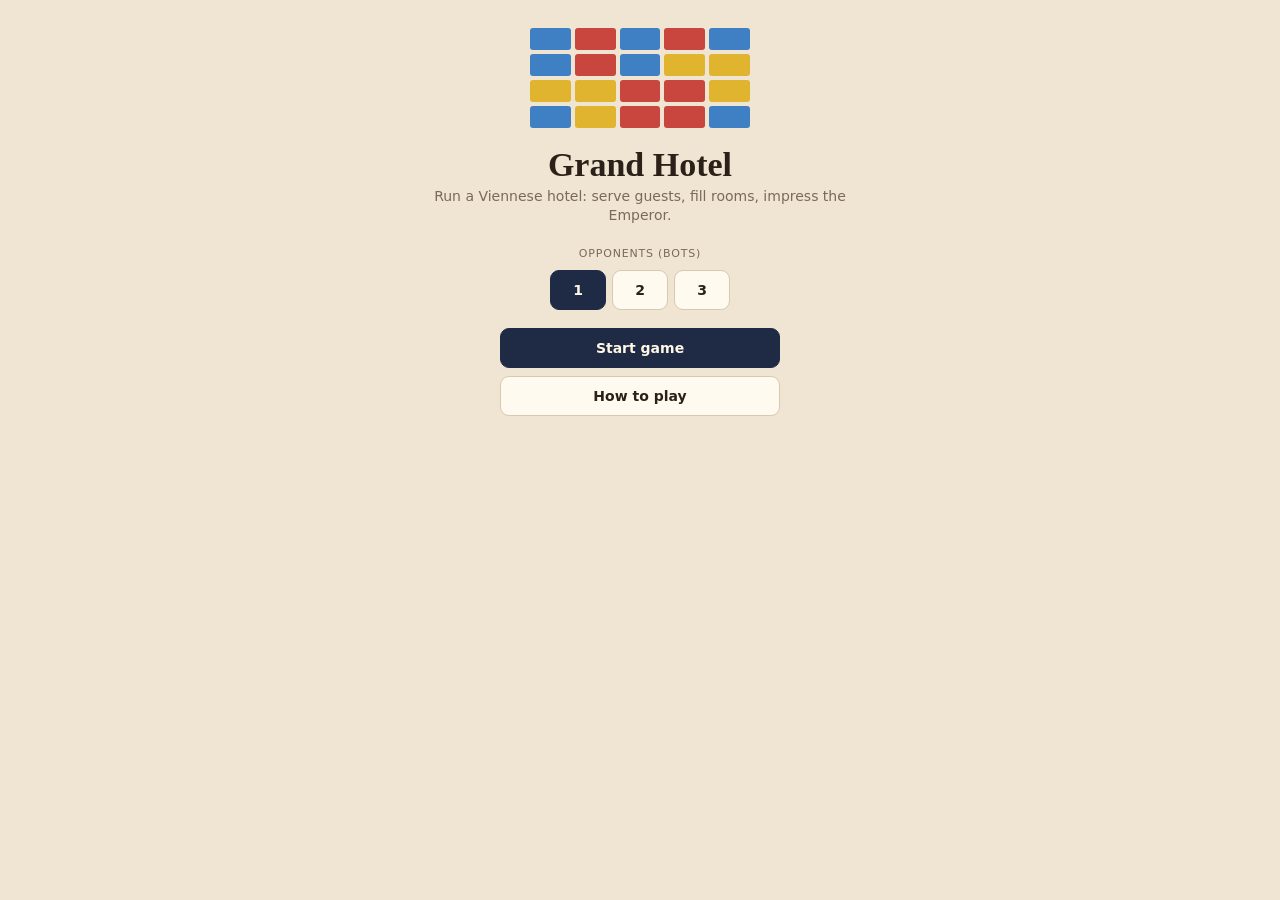
==== index.html @ ada41744 "Add Grand Hotel: mobile portrait game with bot opponents Playable browser version of Grand Austria H" ====
<!doctype html>
<html lang="en">
<head>
  <meta charset="utf-8">
  <meta name="viewport" content="width=device-width, initial-scale=1, viewport-fit=cover">
  <meta name="theme-color" content="#1f2a44">
  <meta name="apple-mobile-web-app-capable" content="yes">
  <title>Grand Hotel</title>
  <link rel="stylesheet" href="style.css">
</head>
<body>
  <div id="app"></div>
  <div id="toast" role="status" aria-live="polite"></div>
  <script src="js/data.js"></script>
  <script src="js/engine.js"></script>
  <script src="js/bot.js"></script>
  <script src="js/ui.js"></script>
</body>
</html>
---- style.css ----
:root {
  --bg: #efe5d2;
  --surface: #fffaf0;
  --surface-2: #f6eedf;
  --ink: #2b2118;
  --muted: #7a6a58;
  --line: #d9c9ac;
  --accent: #1f2a44;
  --accent-ink: #fff7e6;
  --gold: #c79a2b;
  --good: #3d8b46;
  --danger: #b3412f;
  --R: #c8463d;
  --Y: #e0b42f;
  --B: #3f7fc4;
  --G: #4e9a51;
  --radius: 10px;
  --edge: #8a7560;
  color-scheme: light;
}
@media (prefers-color-scheme: dark) {
  :root:not([data-theme="light"]) {
    --bg: #15120e;
    --surface: #221c16;
    --surface-2: #2b241c;
    --ink: #f1e6d2;
    --muted: #a8977f;
    --line: #3f3428;
    --accent: #d8b25a;
    --accent-ink: #1b150f;
    color-scheme: dark;
  }
}
:root[data-theme="dark"] {
  --bg: #15120e;
  --surface: #221c16;
  --surface-2: #2b241c;
  --ink: #f1e6d2;
  --muted: #a8977f;
  --line: #3f3428;
  --accent: #d8b25a;
  --accent-ink: #1b150f;
  color-scheme: dark;
}

* { box-sizing: border-box; }
html, body { margin: 0; padding: 0; }
body {
  background: var(--bg);
  color: var(--ink);
  font: 14px/1.35 system-ui, -apple-system, "Segoe UI", Roboto, sans-serif;
  -webkit-tap-highlight-color: transparent;
  overscroll-behavior: none;
}
button { font: inherit; color: inherit; }
#app { max-width: 480px; margin: 0 auto; min-height: 100vh; padding-bottom: 150px; }

/* ---------- header ---------- */
.top {
  position: sticky; top: 0; z-index: 5;
  display: flex; align-items: center; gap: 8px;
  padding: 8px 12px; padding-top: max(8px, env(safe-area-inset-top));
  background: var(--accent); color: var(--accent-ink);
}
.top h1 { font: 600 17px/1 Georgia, "Times New Roman", serif; margin: 0; letter-spacing: .5px; flex: 1; }
.top .round { font-size: 12px; opacity: .85; }
.iconbtn {
  border: 1px solid color-mix(in srgb, var(--accent-ink) 35%, transparent);
  background: transparent; color: var(--accent-ink);
  border-radius: 8px; min-width: 34px; height: 30px; padding: 0 8px; cursor: pointer;
  position: relative;
}
.iconbtn .dot { position: absolute; top: -4px; right: -4px; width: 10px; height: 10px; border-radius: 50%; background: var(--gold); }

section { padding: 6px 12px; }
.label { font-size: 11px; text-transform: uppercase; letter-spacing: .8px; color: var(--muted); margin: 2px 0 4px; display: flex; justify-content: space-between; align-items: center; gap: 8px; }
.label button { text-transform: none; letter-spacing: 0; }

/* ---------- players ---------- */
.players { display: flex; gap: 6px; overflow-x: auto; padding-top: 8px; }
.chip {
  flex: 1 1 0; min-width: 0;
  background: var(--surface); border: 1px solid var(--line); border-radius: var(--radius);
  padding: 5px 7px; cursor: pointer; text-align: left;
}
.chip.active { outline: 2px solid var(--gold); }
.chip .nm { font-weight: 600; font-size: 13px; display: flex; align-items: center; gap: 5px; white-space: nowrap; overflow: hidden; text-overflow: ellipsis; }
.chip .st { font-size: 12px; color: var(--muted); white-space: nowrap; }
.pdot { width: 10px; height: 10px; border-radius: 50%; display: inline-block; flex: none; border: 1px solid rgba(0,0,0,.25); }

/* ---------- emperor track ---------- */
.track { display: grid; grid-template-columns: repeat(14, 1fr); gap: 2px; }
.tcell { position: relative; height: 34px; border-radius: 4px; font-size: 10px; text-align: center; padding-top: 1px; border: 1px solid var(--line); background: var(--surface); }
.tcell.bonus { background: color-mix(in srgb, var(--Y) 35%, var(--surface)); }
.tcell.pen { background: #2b2118; color: #f1e6d2; }
.tcell .v { position: absolute; bottom: 1px; left: 0; right: 0; font-size: 9px; color: var(--muted); }
.tcell.pen .v { color: #c9b89c; }
.tcell .dots { position: absolute; top: 12px; left: 0; right: 0; display: flex; justify-content: center; flex-wrap: wrap; gap: 1px; }
.tcell .dots .pdot { width: 8px; height: 8px; }

/* ---------- guests ---------- */
.gdisplay { display: grid; grid-template-columns: repeat(5, minmax(0, 1fr)); gap: 5px; }
.gslot { display: flex; flex-direction: column; gap: 3px; }
.cost { text-align: center; font-size: 11px; font-weight: 600; color: var(--muted); }
.gcard {
  --c: var(--G);
  border-radius: 8px; overflow: hidden; background: var(--surface);
  border: 2px solid var(--c); cursor: pointer; text-align: left; padding: 0; width: 100%;
  display: flex; flex-direction: column; min-height: 92px;
}
.gcard.R { --c: var(--R); } .gcard.Y { --c: var(--Y); } .gcard.B { --c: var(--B); } .gcard.G { --c: var(--G); }
.gcard .gh { background: var(--c); color: #fff; display: flex; justify-content: space-between; align-items: center; padding: 2px 4px; font-size: 11px; font-weight: 700; }
.gcard.Y .gh { color: #2b2118; }
.gcard .gn { font-size: 10.5px; font-weight: 600; padding: 2px 4px 0; white-space: nowrap; overflow: hidden; text-overflow: ellipsis; }
.gcard .go { display: flex; gap: 2px; padding: 3px 4px; flex-wrap: wrap; }
.gcard .gr { font-size: 10.5px; padding: 0 4px 4px; margin-top: auto; line-height: 1.25; }
.gcard.done { box-shadow: 0 0 0 3px color-mix(in srgb, var(--good) 70%, transparent); }
.gcard.empty { border-style: dashed; border-color: var(--line); background: transparent; align-items: center; justify-content: center; color: var(--muted); font-size: 11px; cursor: default; }
.gcard.big { min-height: 0; }
.gcard.big .gn { font-size: 15px; padding: 6px 8px 0; white-space: normal; }
.gcard.big .gh { font-size: 13px; padding: 4px 8px; }
.gcard.big .go { padding: 6px 8px; }
.gcard.big .gr { font-size: 13px; padding: 0 8px 8px; }

.cube { width: 12px; height: 12px; border-radius: 3px; display: inline-block; border: 1px solid rgba(0,0,0,.45); vertical-align: middle; flex: none; }
.cube.s { background: #9a6233; } .cube.c { background: #f6f1e7; } .cube.w { background: #b3202e; } .cube.k { background: #2a2220; border-color: #000; }
.cube.hollow { background: transparent !important; border-style: dashed; border-width: 1.5px; }
.cube.hollow.s { border-color: #9a6233; } .cube.hollow.c { border-color: #b8ad98; } .cube.hollow.w { border-color: #b3202e; } .cube.hollow.k { border-color: #5a4c45; }
.gcard.big .cube { width: 18px; height: 18px; }

/* ---------- action board ---------- */
.actions { display: grid; grid-template-columns: repeat(3, minmax(0, 1fr)); gap: 6px; }
.aspace {
  background: var(--surface); border: 1px solid var(--line); border-radius: var(--radius);
  padding: 6px; text-align: left; cursor: pointer; min-height: 62px; display: flex; flex-direction: column; gap: 3px;
}
.aspace:disabled { opacity: .45; cursor: default; }
.aspace.ready { border-color: var(--gold); box-shadow: 0 0 0 1px var(--gold) inset; }
.aspace .an { font-size: 11px; color: var(--muted); display: flex; align-items: center; gap: 5px; }
.aspace .dice { display: flex; flex-wrap: wrap; gap: 2px; }
.die { width: 16px; height: 16px; border-radius: 4px; background: #fffef9; border: 1px solid #8a7a66; color: #2b2118; font-size: 11px; font-weight: 700; display: inline-flex; align-items: center; justify-content: center; }
.die.big { width: 22px; height: 22px; font-size: 14px; background: var(--accent); color: var(--accent-ink); border: 0; }
.aspace .cnt { font-size: 12px; font-weight: 600; }

/* ---------- hotel ---------- */
.hotel { display: grid; grid-template-columns: 26px repeat(5, minmax(0, 1fr)); gap: 3px; }
.rowlab { font-size: 10px; color: var(--muted); display: flex; flex-direction: column; justify-content: center; align-items: center; line-height: 1.1; }
.room {
  --c: var(--B);
  position: relative; height: 40px; border-radius: 4px; padding: 0;
  border: 1.5px dashed color-mix(in srgb, var(--c) 70%, transparent);
  background: color-mix(in srgb, var(--c) 10%, transparent);
  font-size: 11px; display: flex; align-items: center; justify-content: center; color: var(--muted);
}
.room.R { --c: var(--R); } .room.Y { --c: var(--Y); } .room.B { --c: var(--B); }
.room.free { border: 2px solid var(--c); background: color-mix(in srgb, var(--c) 30%, var(--surface)); color: var(--ink); }
.room.occ { border: 2px solid var(--c); background: var(--c); color: #fff; font-size: 16px; }
.room.Y.occ { color: #2b2118; }
.room .door { position: absolute; top: 1px; right: 3px; font-size: 9px; color: var(--muted); }
.room.pick { cursor: pointer; outline: 3px solid var(--gold); outline-offset: 1px; animation: pulse 1.2s infinite; z-index: 1; }
.room .pc { position: absolute; bottom: 1px; left: 0; right: 0; font-size: 10px; font-weight: 700; color: var(--ink); }
@keyframes pulse { 50% { outline-color: color-mix(in srgb, var(--gold) 30%, transparent); } }
.room.gt { border-top-color: var(--edge) !important; border-top-style: solid !important; }
.room.gb { border-bottom-color: var(--edge) !important; border-bottom-style: solid !important; }
.room.gl { border-left-color: var(--edge) !important; border-left-style: solid !important; }
.room.gr2 { border-right-color: var(--edge) !important; border-right-style: solid !important; }

.cafe { display: grid; grid-template-columns: repeat(3, minmax(0, 1fr)); gap: 6px; }
.kitchen { display: flex; align-items: center; gap: 10px; flex-wrap: wrap; background: var(--surface); border: 1px solid var(--line); border-radius: var(--radius); padding: 6px 8px; }
.kitchen .kc { display: inline-flex; align-items: center; gap: 4px; font-weight: 600; }
.kitchen .sp { flex: 1; }
.stats { display: flex; gap: 12px; font-weight: 600; flex-wrap: wrap; }

.btn {
  border: 1px solid var(--line); background: var(--surface); border-radius: 9px;
  padding: 9px 12px; cursor: pointer; font-weight: 600; min-height: 40px;
}
.btn.sm { padding: 4px 9px; min-height: 30px; font-size: 13px; }
.btn.primary { background: var(--accent); color: var(--accent-ink); border-color: var(--accent); }
.btn.good { background: var(--good); color: #fff; border-color: var(--good); }
.btn:disabled { opacity: .45; cursor: default; }

/* ---------- bottom bar ---------- */
.bar {
  position: fixed; bottom: 0; left: 0; right: 0; z-index: 6;
  background: var(--surface); border-top: 1px solid var(--line);
  padding: 8px 12px; padding-bottom: max(8px, env(safe-area-inset-bottom));
}
.bar-in { max-width: 456px; margin: 0 auto; }
.status { font-weight: 600; font-size: 13px; margin-bottom: 2px; }
.ticker { font-size: 12px; color: var(--muted); height: 32px; overflow: hidden; line-height: 16px; margin-bottom: 6px; }
.btns { display: flex; gap: 6px; }
.btns .btn { flex: 1; }

/* ---------- sheets ---------- */
.shade { position: fixed; inset: 0; background: rgba(15,10,5,.45); z-index: 10; display: flex; align-items: flex-end; justify-content: center; }
.sheet {
  background: var(--surface); color: var(--ink); width: 100%; max-width: 480px; max-height: 86vh; overflow-y: auto;
  border-radius: 16px 16px 0 0; padding: 14px 14px; padding-bottom: max(14px, env(safe-area-inset-bottom));
  animation: up .18s ease-out;
}
@keyframes up { from { transform: translateY(30px); opacity: .5; } }
.sheet h2 { margin: 0 0 4px; font: 600 18px/1.25 Georgia, "Times New Roman", serif; }
.sheet .sub { color: var(--muted); margin: 0 0 10px; font-size: 13px; }
.opts { display: flex; flex-direction: column; gap: 6px; }
.opt { text-align: left; display: flex; align-items: center; gap: 8px; }
.opt .oc { margin-left: auto; font-weight: 700; white-space: nowrap; }
.opt small { display: block; color: var(--muted); font-weight: 400; font-size: 12px; }
.sheet .foot { display: flex; gap: 8px; margin-top: 10px; }
.sheet .foot .btn { flex: 1; }
.scard { border: 1px solid var(--line); border-radius: 9px; padding: 8px 10px; background: var(--surface-2); margin-bottom: 6px; }
.scard .sh { display: flex; justify-content: space-between; font-weight: 600; gap: 6px; }
.scard .tp { font-size: 11px; color: var(--muted); text-transform: uppercase; letter-spacing: .5px; }
.scard p { margin: 3px 0 0; font-size: 13px; }
.scard.tapped { opacity: .55; }
.sheet h3 { font-size: 13px; text-transform: uppercase; letter-spacing: .6px; color: var(--muted); margin: 12px 0 6px; }
.help p, .help li { font-size: 14px; }
.help ul { padding-left: 18px; margin: 4px 0 8px; }
.logs { font-size: 13px; }
.logs div { padding: 3px 0; border-bottom: 1px solid var(--line); }
table.res { width: 100%; border-collapse: collapse; font-size: 13px; }
table.res th, table.res td { padding: 4px 3px; text-align: right; border-bottom: 1px solid var(--line); }
table.res th:first-child, table.res td:first-child { text-align: left; }
table.res tr.win td { font-weight: 700; }

/* ---------- menu ---------- */
.menu { padding: 28px 18px; text-align: center; }
.menu h1 { font: 600 34px/1.1 Georgia, "Times New Roman", serif; margin: 18px 0 4px; }
.menu .tag { color: var(--muted); margin: 0 0 22px; }
.facade { display: grid; grid-template-columns: repeat(5, 1fr); gap: 4px; max-width: 220px; margin: 0 auto; }
.facade i { height: 22px; border-radius: 3px; }
.menu .seg { display: flex; gap: 6px; justify-content: center; margin: 8px 0 18px; }
.menu .seg .btn { min-width: 56px; }
.menu .seg .btn.on { background: var(--accent); color: var(--accent-ink); border-color: var(--accent); }
.menu .stack { display: flex; flex-direction: column; gap: 8px; max-width: 280px; margin: 0 auto; }

#toast {
  position: fixed; left: 50%; bottom: 160px; transform: translateX(-50%); z-index: 20;
  background: var(--ink); color: var(--bg); padding: 8px 14px; border-radius: 20px; font-size: 13px;
  opacity: 0; pointer-events: none; transition: opacity .2s; max-width: 90vw; text-align: center;
}
#toast.show { opacity: 1; }
.gcard.ready { box-shadow: 0 0 0 2px var(--gold); }
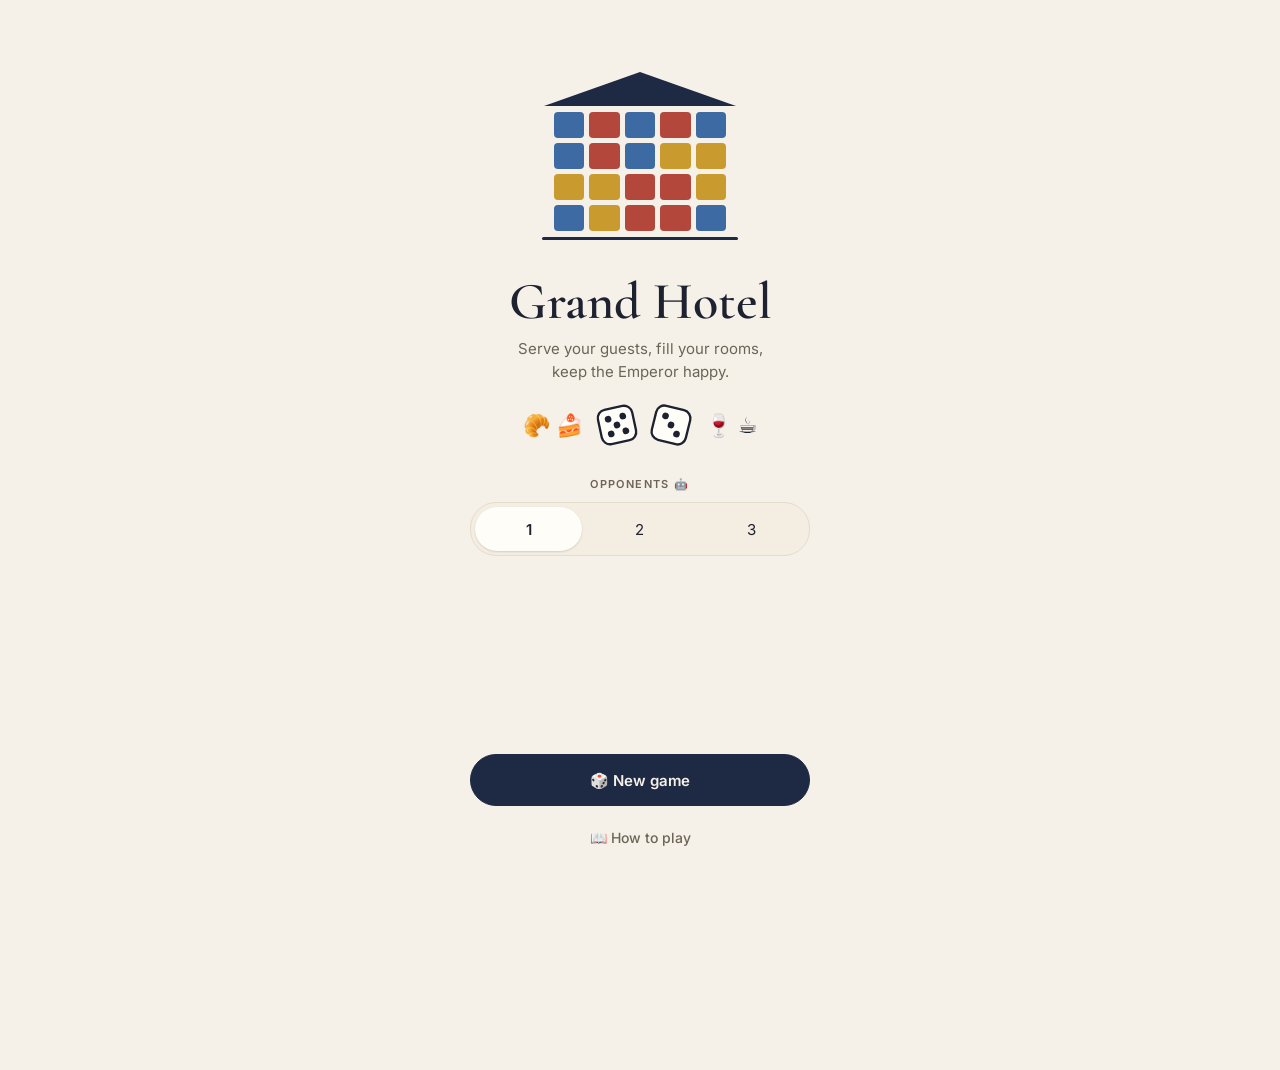
==== commit aeeeed40: "Restyle the game to the new portrait mobile design - Warm ivory and navy palette, Cormorant Garamond" ====
--- a/index.html
+++ b/index.html
@@ -3,9 +3,12 @@
 <head>
   <meta charset="utf-8">
   <meta name="viewport" content="width=device-width, initial-scale=1, viewport-fit=cover">
-  <meta name="theme-color" content="#1f2a44">
+  <meta name="theme-color" content="#f6f1e8">
   <meta name="apple-mobile-web-app-capable" content="yes">
   <title>Grand Hotel</title>
+  <link rel="preconnect" href="https://fonts.googleapis.com">
+  <link rel="preconnect" href="https://fonts.gstatic.com" crossorigin>
+  <link rel="stylesheet" href="https://fonts.googleapis.com/css2?family=Cormorant+Garamond:wght@500;600&family=Inter:wght@400;500;600&display=swap">
   <link rel="stylesheet" href="style.css">
 </head>
 <body>
--- a/style.css
+++ b/style.css
@@ -1,45 +1,44 @@
+/* Grand Hotel — warm ivory, deep navy, serif display over a plain sans. */
 :root {
-  --bg: #efe5d2;
-  --surface: #fffaf0;
-  --surface-2: #f6eedf;
-  --ink: #2b2118;
-  --muted: #7a6a58;
-  --line: #d9c9ac;
-  --accent: #1f2a44;
-  --accent-ink: #fff7e6;
-  --gold: #c79a2b;
-  --good: #3d8b46;
-  --danger: #b3412f;
-  --R: #c8463d;
-  --Y: #e0b42f;
-  --B: #3f7fc4;
-  --G: #4e9a51;
-  --radius: 10px;
-  --edge: #8a7560;
+  --bg: #f6f1e8;
+  --surface: #fffdf8;
+  --surface-2: #f3ede2;
+  --ink: #1e2230;
+  --muted: #6b6457;
+  --line: #e4dccd;
+  --line-2: #eee7da;
+  --line-strong: #d3c8b4;
+  --accent: #1e2a44;
+  --accent-ink: #f6f1e8;
+  --accent-soft: #d9cfbc;
+  --good: #3d7a46;
+  --R: #b3473c; --R-t: #f1dad6; --R-d: #d9a39d;
+  --Y: #c99a2e; --Y-t: #f4e7c6; --Y-d: #e2c98e;
+  --B: #3d6aa3; --B-t: #d8e2ef; --B-d: #9db4d2;
+  --G: #4c8656; --G-t: #dceadd; --G-d: #a9c9ae;
+  --edge: rgba(30, 34, 48, .55);
+  --serif: 'Cormorant Garamond', Georgia, 'Times New Roman', serif;
+  --sans: Inter, system-ui, -apple-system, 'Segoe UI', Roboto, sans-serif;
   color-scheme: light;
 }
 @media (prefers-color-scheme: dark) {
   :root:not([data-theme="light"]) {
-    --bg: #15120e;
-    --surface: #221c16;
-    --surface-2: #2b241c;
-    --ink: #f1e6d2;
-    --muted: #a8977f;
-    --line: #3f3428;
-    --accent: #d8b25a;
-    --accent-ink: #1b150f;
+    --bg: #14161d; --surface: #1d2029; --surface-2: #252935;
+    --ink: #eee8dc; --muted: #a39c8e; --line: #313544; --line-2: #2a2e3a; --line-strong: #444a5c;
+    --accent: #e2c27a; --accent-ink: #14161d; --accent-soft: #5b513a; --good: #6fb37a;
+    --R-t: #3a2422; --Y-t: #3a3220; --B-t: #1f2b3d; --G-t: #1f3224;
+    --R-d: #7a4440; --Y-d: #7a6634; --B-d: #3f5778; --G-d: #44634a;
+    --edge: rgba(238, 232, 220, .5);
     color-scheme: dark;
   }
 }
 :root[data-theme="dark"] {
-  --bg: #15120e;
-  --surface: #221c16;
-  --surface-2: #2b241c;
-  --ink: #f1e6d2;
-  --muted: #a8977f;
-  --line: #3f3428;
-  --accent: #d8b25a;
-  --accent-ink: #1b150f;
+  --bg: #14161d; --surface: #1d2029; --surface-2: #252935;
+  --ink: #eee8dc; --muted: #a39c8e; --line: #313544; --line-2: #2a2e3a; --line-strong: #444a5c;
+  --accent: #e2c27a; --accent-ink: #14161d; --accent-soft: #5b513a; --good: #6fb37a;
+  --R-t: #3a2422; --Y-t: #3a3220; --B-t: #1f2b3d; --G-t: #1f3224;
+  --R-d: #7a4440; --Y-d: #7a6634; --B-d: #3f5778; --G-d: #44634a;
+  --edge: rgba(238, 232, 220, .5);
   color-scheme: dark;
 }
 
@@ -48,196 +47,275 @@
 body {
   background: var(--bg);
   color: var(--ink);
-  font: 14px/1.35 system-ui, -apple-system, "Segoe UI", Roboto, sans-serif;
+  font: 14px/1.4 var(--sans);
   -webkit-tap-highlight-color: transparent;
   overscroll-behavior: none;
 }
 button { font: inherit; color: inherit; }
-#app { max-width: 480px; margin: 0 auto; min-height: 100vh; padding-bottom: 150px; }
+button:focus-visible, a:focus-visible { outline: 2px solid var(--accent); outline-offset: 2px; }
+#app { max-width: 480px; margin: 0 auto; min-height: 100vh; padding-bottom: 170px; }
+
+/* colour helpers */
+.R { --c: var(--R); --t: var(--R-t); --d: var(--R-d); }
+.Y { --c: var(--Y); --t: var(--Y-t); --d: var(--Y-d); }
+.B { --c: var(--B); --t: var(--B-t); --d: var(--B-d); }
+.G { --c: var(--G); --t: var(--G-t); --d: var(--G-d); }
 
 /* ---------- header ---------- */
 .top {
   position: sticky; top: 0; z-index: 5;
-  display: flex; align-items: center; gap: 8px;
-  padding: 8px 12px; padding-top: max(8px, env(safe-area-inset-top));
-  background: var(--accent); color: var(--accent-ink);
-}
-.top h1 { font: 600 17px/1 Georgia, "Times New Roman", serif; margin: 0; letter-spacing: .5px; flex: 1; }
-.top .round { font-size: 12px; opacity: .85; }
-.iconbtn {
-  border: 1px solid color-mix(in srgb, var(--accent-ink) 35%, transparent);
-  background: transparent; color: var(--accent-ink);
-  border-radius: 8px; min-width: 34px; height: 30px; padding: 0 8px; cursor: pointer;
-  position: relative;
-}
-.iconbtn .dot { position: absolute; top: -4px; right: -4px; width: 10px; height: 10px; border-radius: 50%; background: var(--gold); }
-
-section { padding: 6px 12px; }
-.label { font-size: 11px; text-transform: uppercase; letter-spacing: .8px; color: var(--muted); margin: 2px 0 4px; display: flex; justify-content: space-between; align-items: center; gap: 8px; }
-.label button { text-transform: none; letter-spacing: 0; }
+  display: flex; align-items: flex-end; gap: 8px;
+  padding: 18px 20px 12px; padding-top: max(18px, env(safe-area-inset-top));
+  background: var(--bg);
+}
+.top .tt { flex: 1; min-width: 0; }
+.eyebrow { font-size: 11px; letter-spacing: 1.4px; text-transform: uppercase; color: var(--muted); font-weight: 600; }
+.title { margin: 2px 0 0; font: 600 32px/1 var(--serif); }
+.roundbtn {
+  position: relative; width: 44px; height: 44px; border-radius: 22px; flex: none;
+  border: 1px solid var(--line); background: var(--surface); cursor: pointer;
+  display: inline-flex; align-items: center; justify-content: center; font-size: 18px; padding: 0;
+}
+.roundbtn .dot { position: absolute; top: 2px; right: 2px; width: 10px; height: 10px; border-radius: 5px; background: var(--Y); border: 2px solid var(--bg); }
+
+section { padding: 0 20px 14px; }
+.sec-h { display: flex; justify-content: space-between; align-items: baseline; gap: 8px; margin-bottom: 8px; }
+.sec-h h2 { margin: 0; font-size: 11px; letter-spacing: 1.4px; text-transform: uppercase; color: var(--muted); font-weight: 600; }
+.sec-h span { font-size: 12px; color: var(--muted); }
 
 /* ---------- players ---------- */
-.players { display: flex; gap: 6px; overflow-x: auto; padding-top: 8px; }
+.players { display: flex; gap: 8px; }
 .chip {
-  flex: 1 1 0; min-width: 0;
-  background: var(--surface); border: 1px solid var(--line); border-radius: var(--radius);
-  padding: 5px 7px; cursor: pointer; text-align: left;
-}
-.chip.active { outline: 2px solid var(--gold); }
-.chip .nm { font-weight: 600; font-size: 13px; display: flex; align-items: center; gap: 5px; white-space: nowrap; overflow: hidden; text-overflow: ellipsis; }
-.chip .st { font-size: 12px; color: var(--muted); white-space: nowrap; }
-.pdot { width: 10px; height: 10px; border-radius: 50%; display: inline-block; flex: none; border: 1px solid rgba(0,0,0,.25); }
-
-/* ---------- emperor track ---------- */
-.track { display: grid; grid-template-columns: repeat(14, 1fr); gap: 2px; }
-.tcell { position: relative; height: 34px; border-radius: 4px; font-size: 10px; text-align: center; padding-top: 1px; border: 1px solid var(--line); background: var(--surface); }
-.tcell.bonus { background: color-mix(in srgb, var(--Y) 35%, var(--surface)); }
-.tcell.pen { background: #2b2118; color: #f1e6d2; }
-.tcell .v { position: absolute; bottom: 1px; left: 0; right: 0; font-size: 9px; color: var(--muted); }
-.tcell.pen .v { color: #c9b89c; }
-.tcell .dots { position: absolute; top: 12px; left: 0; right: 0; display: flex; justify-content: center; flex-wrap: wrap; gap: 1px; }
-.tcell .dots .pdot { width: 8px; height: 8px; }
-
-/* ---------- guests ---------- */
-.gdisplay { display: grid; grid-template-columns: repeat(5, minmax(0, 1fr)); gap: 5px; }
-.gslot { display: flex; flex-direction: column; gap: 3px; }
-.cost { text-align: center; font-size: 11px; font-weight: 600; color: var(--muted); }
-.gcard {
-  --c: var(--G);
-  border-radius: 8px; overflow: hidden; background: var(--surface);
-  border: 2px solid var(--c); cursor: pointer; text-align: left; padding: 0; width: 100%;
-  display: flex; flex-direction: column; min-height: 92px;
-}
-.gcard.R { --c: var(--R); } .gcard.Y { --c: var(--Y); } .gcard.B { --c: var(--B); } .gcard.G { --c: var(--G); }
-.gcard .gh { background: var(--c); color: #fff; display: flex; justify-content: space-between; align-items: center; padding: 2px 4px; font-size: 11px; font-weight: 700; }
-.gcard.Y .gh { color: #2b2118; }
-.gcard .gn { font-size: 10.5px; font-weight: 600; padding: 2px 4px 0; white-space: nowrap; overflow: hidden; text-overflow: ellipsis; }
-.gcard .go { display: flex; gap: 2px; padding: 3px 4px; flex-wrap: wrap; }
-.gcard .gr { font-size: 10.5px; padding: 0 4px 4px; margin-top: auto; line-height: 1.25; }
-.gcard.done { box-shadow: 0 0 0 3px color-mix(in srgb, var(--good) 70%, transparent); }
-.gcard.empty { border-style: dashed; border-color: var(--line); background: transparent; align-items: center; justify-content: center; color: var(--muted); font-size: 11px; cursor: default; }
-.gcard.big { min-height: 0; }
-.gcard.big .gn { font-size: 15px; padding: 6px 8px 0; white-space: normal; }
-.gcard.big .gh { font-size: 13px; padding: 4px 8px; }
-.gcard.big .go { padding: 6px 8px; }
-.gcard.big .gr { font-size: 13px; padding: 0 8px 8px; }
-
-.cube { width: 12px; height: 12px; border-radius: 3px; display: inline-block; border: 1px solid rgba(0,0,0,.45); vertical-align: middle; flex: none; }
-.cube.s { background: #9a6233; } .cube.c { background: #f6f1e7; } .cube.w { background: #b3202e; } .cube.k { background: #2a2220; border-color: #000; }
-.cube.hollow { background: transparent !important; border-style: dashed; border-width: 1.5px; }
-.cube.hollow.s { border-color: #9a6233; } .cube.hollow.c { border-color: #b8ad98; } .cube.hollow.w { border-color: #b3202e; } .cube.hollow.k { border-color: #5a4c45; }
-.gcard.big .cube { width: 18px; height: 18px; }
-
-/* ---------- action board ---------- */
-.actions { display: grid; grid-template-columns: repeat(3, minmax(0, 1fr)); gap: 6px; }
-.aspace {
-  background: var(--surface); border: 1px solid var(--line); border-radius: var(--radius);
-  padding: 6px; text-align: left; cursor: pointer; min-height: 62px; display: flex; flex-direction: column; gap: 3px;
-}
-.aspace:disabled { opacity: .45; cursor: default; }
-.aspace.ready { border-color: var(--gold); box-shadow: 0 0 0 1px var(--gold) inset; }
-.aspace .an { font-size: 11px; color: var(--muted); display: flex; align-items: center; gap: 5px; }
-.aspace .dice { display: flex; flex-wrap: wrap; gap: 2px; }
-.die { width: 16px; height: 16px; border-radius: 4px; background: #fffef9; border: 1px solid #8a7a66; color: #2b2118; font-size: 11px; font-weight: 700; display: inline-flex; align-items: center; justify-content: center; }
-.die.big { width: 22px; height: 22px; font-size: 14px; background: var(--accent); color: var(--accent-ink); border: 0; }
-.aspace .cnt { font-size: 12px; font-weight: 600; }
-
-/* ---------- hotel ---------- */
-.hotel { display: grid; grid-template-columns: 26px repeat(5, minmax(0, 1fr)); gap: 3px; }
-.rowlab { font-size: 10px; color: var(--muted); display: flex; flex-direction: column; justify-content: center; align-items: center; line-height: 1.1; }
-.room {
-  --c: var(--B);
-  position: relative; height: 40px; border-radius: 4px; padding: 0;
-  border: 1.5px dashed color-mix(in srgb, var(--c) 70%, transparent);
-  background: color-mix(in srgb, var(--c) 10%, transparent);
-  font-size: 11px; display: flex; align-items: center; justify-content: center; color: var(--muted);
-}
-.room.R { --c: var(--R); } .room.Y { --c: var(--Y); } .room.B { --c: var(--B); }
-.room.free { border: 2px solid var(--c); background: color-mix(in srgb, var(--c) 30%, var(--surface)); color: var(--ink); }
-.room.occ { border: 2px solid var(--c); background: var(--c); color: #fff; font-size: 16px; }
-.room.Y.occ { color: #2b2118; }
-.room .door { position: absolute; top: 1px; right: 3px; font-size: 9px; color: var(--muted); }
-.room.pick { cursor: pointer; outline: 3px solid var(--gold); outline-offset: 1px; animation: pulse 1.2s infinite; z-index: 1; }
-.room .pc { position: absolute; bottom: 1px; left: 0; right: 0; font-size: 10px; font-weight: 700; color: var(--ink); }
-@keyframes pulse { 50% { outline-color: color-mix(in srgb, var(--gold) 30%, transparent); } }
-.room.gt { border-top-color: var(--edge) !important; border-top-style: solid !important; }
-.room.gb { border-bottom-color: var(--edge) !important; border-bottom-style: solid !important; }
-.room.gl { border-left-color: var(--edge) !important; border-left-style: solid !important; }
-.room.gr2 { border-right-color: var(--edge) !important; border-right-style: solid !important; }
-
-.cafe { display: grid; grid-template-columns: repeat(3, minmax(0, 1fr)); gap: 6px; }
-.kitchen { display: flex; align-items: center; gap: 10px; flex-wrap: wrap; background: var(--surface); border: 1px solid var(--line); border-radius: var(--radius); padding: 6px 8px; }
-.kitchen .kc { display: inline-flex; align-items: center; gap: 4px; font-weight: 600; }
-.kitchen .sp { flex: 1; }
-.stats { display: flex; gap: 12px; font-weight: 600; flex-wrap: wrap; }
-
+  flex: 1 1 0; min-width: 0; display: flex; align-items: center; gap: 8px; text-align: left; cursor: pointer;
+  background: var(--surface); border: 1px solid var(--line); border-radius: 12px; padding: 6px 8px; min-height: 44px;
+}
+.chip.active { border: 1.5px solid var(--accent); padding: 5.5px 7.5px; }
+.av {
+  width: 30px; height: 30px; border-radius: 50%; flex: none; display: inline-flex; align-items: center; justify-content: center;
+  font-size: 17px; background: var(--surface-2);
+}
+.chip .nm { font-size: 13px; font-weight: 600; white-space: nowrap; overflow: hidden; text-overflow: ellipsis; }
+.chip .st { font-size: 11px; color: var(--muted); white-space: nowrap; }
+
+/* ---------- dice ---------- */
+.dice { display: grid; grid-template-columns: repeat(3, minmax(0, 1fr)); gap: 8px; }
+.dtile {
+  height: 70px; border-radius: 14px; border: 1px solid var(--line); background: var(--surface);
+  display: flex; flex-direction: column; justify-content: space-between; padding: 8px 10px; text-align: left; cursor: pointer;
+}
+.dtile .r1 { display: flex; align-items: center; width: 100%; gap: 6px; }
+.dtile .em small { font-size: 11px; letter-spacing: 0; color: var(--muted); }
+.dtile .em { font-size: 14px; letter-spacing: -2px; flex: 1; min-width: 0; white-space: nowrap; }
+.dtile .n { font-size: 13px; color: var(--muted); font-weight: 600; }
+.dtile .r2 { display: block; width: 100%; font-size: 12px; white-space: nowrap; overflow: hidden; text-overflow: ellipsis; }
+.dtile.ready { border: 1.5px solid var(--accent); padding: 7.5px 9.5px; }
+.dtile:disabled { cursor: default; }
+.dtile.none { border: 1px dashed var(--line-strong); background: transparent; color: var(--muted); }
+.dtile.none .em { opacity: .45; }
+.dtile.wait { opacity: .7; }
+
+/* ---------- guests on offer ---------- */
+.guests { display: grid; grid-template-columns: repeat(5, minmax(0, 1fr)); gap: 6px; }
+.gtile {
+  display: flex; flex-direction: column; border-radius: 10px; background: var(--surface); border: 1px solid var(--line);
+  overflow: hidden; height: 112px; padding: 0; text-align: left; cursor: pointer;
+}
+.gtile.ready { border: 1.5px solid var(--accent); }
+.gtile .pt { height: 36px; flex: none; background: var(--t); border-bottom: 2px solid var(--c); display: flex; align-items: center; justify-content: center; font-size: 21px; }
+.gtile .nm { padding: 4px 5px 0; font-size: 11px; font-weight: 600; line-height: 1.15; height: 29px; overflow: hidden; }
+.gtile .ord { padding: 0 5px; font-size: 10px; letter-spacing: -1.5px; white-space: nowrap; }
+.gtile .meta { margin-top: auto; display: flex; justify-content: space-between; padding: 0 5px 5px; font-size: 10px; }
+.gtile .meta .cost { color: var(--muted); }
+.gtile.empty { border-style: dashed; background: transparent; align-items: center; justify-content: center; color: var(--muted); font-size: 11px; cursor: default; }
+
+/* ---------- lists (café, staff, log) ---------- */
+.list { background: var(--surface); border: 1px solid var(--line); border-radius: 14px; overflow: hidden; }
+.row { display: flex; align-items: center; gap: 10px; padding: 6px 12px; min-height: 56px; border-bottom: 1px solid var(--line-2); }
+.row:last-child { border-bottom: 0; }
+.row .main { flex: 1; min-width: 0; display: flex; align-items: center; gap: 10px; background: none; border: 0; padding: 0; text-align: left; cursor: pointer; min-height: 44px; }
+.row .main:disabled { cursor: default; }
+.row .ttl { font-size: 14px; font-weight: 600; }
+.row .sub { font-size: 12px; color: var(--muted); }
+.row.empty { color: var(--muted); font-size: 13px; min-height: 50px; }
+.row.empty .av { background: transparent; border: 1.5px dashed var(--line-strong); opacity: .7; font-size: 15px; }
+.row.dim { opacity: .55; }
+.gav { width: 36px; height: 36px; font-size: 19px; background: var(--t); box-shadow: inset 0 0 0 2px var(--c); }
+.dishes { display: flex; gap: 4px; flex: none; }
+.dish { width: 26px; height: 26px; border-radius: 8px; background: var(--surface-2); display: inline-flex; align-items: center; justify-content: center; font-size: 15px; }
+.dish.miss { background: transparent; border: 1.5px dashed var(--line-strong); opacity: .45; }
+
+.kitchen { display: flex; align-items: center; gap: 10px; flex-wrap: wrap; margin-top: 8px; font-size: 13px; }
+.kitchen .lab { font-size: 12px; color: var(--muted); font-weight: 600; }
+.kitchen .zero { opacity: .4; }
+.kitchen .btn { margin-left: auto; }
+
+/* ---------- buttons ---------- */
 .btn {
-  border: 1px solid var(--line); background: var(--surface); border-radius: 9px;
-  padding: 9px 12px; cursor: pointer; font-weight: 600; min-height: 40px;
-}
-.btn.sm { padding: 4px 9px; min-height: 30px; font-size: 13px; }
+  min-height: 44px; padding: 0 16px; border-radius: 22px; border: 1px solid var(--line-strong); background: transparent;
+  font-size: 14px; font-weight: 600; cursor: pointer; display: inline-flex; align-items: center; justify-content: center; gap: 6px;
+}
+.btn.sm { min-height: 44px; padding: 0 14px; font-size: 13px; }
 .btn.primary { background: var(--accent); color: var(--accent-ink); border-color: var(--accent); }
 .btn.good { background: var(--good); color: #fff; border-color: var(--good); }
-.btn:disabled { opacity: .45; cursor: default; }
-
-/* ---------- bottom bar ---------- */
-.bar {
-  position: fixed; bottom: 0; left: 0; right: 0; z-index: 6;
-  background: var(--surface); border-top: 1px solid var(--line);
-  padding: 8px 12px; padding-bottom: max(8px, env(safe-area-inset-bottom));
-}
-.bar-in { max-width: 456px; margin: 0 auto; }
-.status { font-weight: 600; font-size: 13px; margin-bottom: 2px; }
-.ticker { font-size: 12px; color: var(--muted); height: 32px; overflow: hidden; line-height: 16px; margin-bottom: 6px; }
-.btns { display: flex; gap: 6px; }
-.btns .btn { flex: 1; }
+.btn.big { min-height: 52px; border-radius: 26px; font-size: 15px; width: 100%; }
+.btn.link { border: 0; color: var(--muted); font-weight: 500; }
+.btn:disabled { opacity: .4; cursor: default; }
+
+/* ---------- hotel ---------- */
+.stats { display: grid; grid-template-columns: repeat(3, minmax(0, 1fr)); gap: 8px; }
+.stat { background: var(--surface); border: 1px solid var(--line); border-radius: 12px; padding: 8px 12px; }
+.stat .k { font-size: 11px; color: var(--muted); font-weight: 600; letter-spacing: .6px; text-transform: uppercase; }
+.stat .v { font: 600 28px/1.1 var(--serif); }
+.stat .v small { font-size: 16px; color: var(--muted); }
+
+.banner {
+  margin: 0 20px 12px; padding: 8px 8px 8px 12px; border-radius: 14px; background: var(--accent); color: var(--accent-ink);
+  display: flex; align-items: center; gap: 10px; font-size: 13px;
+}
+.banner .av { background: var(--accent-ink); }
+.banner .tx { flex: 1; min-width: 0; }
+.banner .tx b { font-weight: 600; }
+.banner .tx small { display: block; opacity: .75; font-size: 12px; }
+.banner .btn { border-color: color-mix(in srgb, var(--accent-ink) 40%, transparent); color: var(--accent-ink); }
+
+.roofwrap, .basewrap { display: grid; grid-template-columns: 34px minmax(0, 1fr); gap: 6px; }
+.roof { width: 100%; height: 26px; display: block; }
+.roof .r { fill: var(--accent); } .roof .k { fill: var(--Y); }
+.basewrap i { grid-column: 2; height: 4px; border-radius: 2px; background: var(--accent); margin-top: 4px; }
+.hotel { display: grid; grid-template-columns: 34px repeat(5, minmax(0, 1fr)); gap: 6px; }
+.rowlab { display: flex; flex-direction: column; justify-content: center; align-items: center; font-size: 11px; color: var(--muted); line-height: 1.3; }
+.rowlab b { color: var(--ink); font-weight: 600; }
+.room {
+  position: relative; height: 50px; border-radius: 8px; padding: 0;
+  border: 1.5px dashed var(--d); background: transparent;
+  display: flex; align-items: center; justify-content: center; font-size: 22px; color: var(--ink);
+}
+.room.free { border: 1.5px solid var(--c); background: var(--t); font-size: 18px; }
+.room.occ { border: 1.5px solid var(--c); background: var(--c); }
+.room .door { position: absolute; top: 3px; right: 4px; font-size: 10px; color: var(--muted); }
+.room .pc { font-size: 11px; font-weight: 600; display: flex; flex-direction: column; align-items: center; line-height: 1.2; }
+.room .pc span { font-size: 16px; }
+.room.pick { cursor: pointer; background: var(--t); border: 2px solid var(--c); outline: 3px solid var(--accent); outline-offset: 2px; z-index: 1; animation: pulse 1.4s ease-in-out infinite; }
+@keyframes pulse { 50% { outline-color: color-mix(in srgb, var(--accent) 35%, transparent); } }
+@media (prefers-reduced-motion: reduce) { .room.pick { animation: none; } }
+.legend { display: flex; gap: 14px; flex-wrap: wrap; margin-top: 10px; padding-left: 40px; font-size: 12px; color: var(--muted); }
+.legend i { display: inline-block; width: 12px; height: 12px; border-radius: 3px; border: 1.5px dashed var(--line-strong); vertical-align: -1px; margin-right: 4px; }
+
+.track { display: grid; grid-template-columns: repeat(14, minmax(0, 1fr)); gap: 2px; }
+.tcell { position: relative; height: 44px; border-radius: 6px; font-size: 10px; text-align: center; padding-top: 2px; border: 1px solid var(--line); background: var(--surface); }
+.tcell.bonus { background: var(--Y-t); border-color: var(--Y-d); }
+.tcell.pen { background: var(--ink); color: var(--bg); border-color: var(--ink); }
+.tcell .v { position: absolute; bottom: 2px; left: 0; right: 0; font-size: 9px; color: var(--muted); }
+.tcell.pen .v { color: var(--bg); opacity: .7; }
+.tcell .dots { position: absolute; top: 15px; left: 0; right: 0; display: flex; justify-content: center; flex-wrap: wrap; gap: 1px; }
+.pdot { width: 8px; height: 8px; border-radius: 50%; display: inline-block; flex: none; border: 1px solid rgba(0,0,0,.25); }
+.court { margin-top: 10px; display: flex; gap: 8px; }
+.court .btn { flex: 1; }
+
+/* ---------- dock ---------- */
+.dock { position: fixed; bottom: 0; left: 0; right: 0; z-index: 6; background: var(--surface); border-top: 1px solid var(--line); }
+.dock-in { max-width: 480px; margin: 0 auto; }
+.status { display: flex; align-items: center; gap: 8px; padding: 8px 12px 6px 20px; }
+.status .tx { flex: 1; min-width: 0; }
+.status .s1 { font-size: 13px; font-weight: 600; }
+.status .s2 { font-size: 12px; color: var(--muted); white-space: nowrap; overflow: hidden; text-overflow: ellipsis; }
+.nav { display: grid; grid-template-columns: repeat(4, minmax(0, 1fr)); padding: 0 12px; padding-bottom: max(8px, env(safe-area-inset-bottom)); border-top: 1px solid var(--line-2); }
+.nav button { position: relative; height: 52px; border: 0; background: transparent; cursor: pointer; display: flex; flex-direction: column; align-items: center; justify-content: center; gap: 3px; color: var(--muted); font-size: 11px; font-weight: 500; }
+.nav button[aria-current="page"] { color: var(--accent); font-weight: 600; }
+.nav .dot { position: absolute; top: 8px; left: calc(50% + 8px); width: 8px; height: 8px; border-radius: 4px; background: var(--Y); }
 
 /* ---------- sheets ---------- */
-.shade { position: fixed; inset: 0; background: rgba(15,10,5,.45); z-index: 10; display: flex; align-items: flex-end; justify-content: center; }
+.shade { position: fixed; inset: 0; background: rgba(20, 22, 30, .42); z-index: 10; display: flex; align-items: flex-end; justify-content: center; }
 .sheet {
-  background: var(--surface); color: var(--ink); width: 100%; max-width: 480px; max-height: 86vh; overflow-y: auto;
-  border-radius: 16px 16px 0 0; padding: 14px 14px; padding-bottom: max(14px, env(safe-area-inset-bottom));
-  animation: up .18s ease-out;
-}
+  background: var(--surface); color: var(--ink); width: 100%; max-width: 480px; max-height: 88vh; overflow-y: auto;
+  border-radius: 24px 24px 0 0; padding: 10px 20px; padding-bottom: max(20px, env(safe-area-inset-bottom));
+  animation: up .2s ease-out;
+}
+.sheet::before { content: ""; display: block; width: 36px; height: 4px; border-radius: 2px; background: var(--line-strong); margin: 0 auto 12px; }
 @keyframes up { from { transform: translateY(30px); opacity: .5; } }
-.sheet h2 { margin: 0 0 4px; font: 600 18px/1.25 Georgia, "Times New Roman", serif; }
-.sheet .sub { color: var(--muted); margin: 0 0 10px; font-size: 13px; }
-.opts { display: flex; flex-direction: column; gap: 6px; }
-.opt { text-align: left; display: flex; align-items: center; gap: 8px; }
+@media (prefers-reduced-motion: reduce) { .sheet { animation: none; } }
+.sheet h2 { margin: 0 0 4px; font: 600 26px/1.15 var(--serif); }
+.sheet .sub { color: var(--muted); margin: 0 0 12px; font-size: 13px; }
+.sheet h3 { font-size: 11px; text-transform: uppercase; letter-spacing: 1.4px; color: var(--muted); margin: 16px 0 8px; font-weight: 600; }
+.opts { display: flex; flex-direction: column; gap: 8px; }
+.opt { justify-content: flex-start; text-align: left; border-radius: 14px; padding: 8px 14px; min-height: 52px; gap: 10px; width: 100%; }
+.opt .ol { flex: 1; min-width: 0; }
+.opt small { display: block; color: var(--muted); font-weight: 400; font-size: 12px; }
+.opt.primary small { color: var(--accent-soft); }
 .opt .oc { margin-left: auto; font-weight: 700; white-space: nowrap; }
-.opt small { display: block; color: var(--muted); font-weight: 400; font-size: 12px; }
-.sheet .foot { display: flex; gap: 8px; margin-top: 10px; }
-.sheet .foot .btn { flex: 1; }
-.scard { border: 1px solid var(--line); border-radius: 9px; padding: 8px 10px; background: var(--surface-2); margin-bottom: 6px; }
+.foot { display: flex; flex-direction: column; gap: 6px; margin-top: 14px; }
+
+/* guest detail */
+.gd-head { display: flex; align-items: center; gap: 14px; }
+.gd-pt { width: 72px; height: 72px; border-radius: 50%; background: var(--t); box-shadow: inset 0 0 0 3px var(--c); display: flex; align-items: center; justify-content: center; font-size: 38px; flex: none; }
+.gd-head .eyebrow { display: flex; align-items: center; gap: 8px; }
+.gd-head .eyebrow i { width: 10px; height: 10px; border-radius: 5px; background: var(--c); }
+.gd-head h2 { font-size: 32px; margin-top: 6px; line-height: 1; }
+.facts { display: grid; grid-template-columns: repeat(3, minmax(0, 1fr)); gap: 8px; margin-top: 16px; }
+.fact { border: 1px solid var(--line); border-radius: 12px; padding: 10px 12px; }
+.fact b { display: block; font: 600 24px/1 var(--serif); }
+.fact span { font-size: 12px; color: var(--muted); }
+.fact .sw { display: inline-flex; width: 28px; height: 24px; border-radius: 5px; background: var(--c); align-items: center; justify-content: center; font-size: 14px; }
+.order { display: grid; grid-template-columns: repeat(4, minmax(0, 1fr)); gap: 8px; }
+.order div { background: var(--surface-2); border-radius: 12px; padding: 12px 0 10px; display: flex; flex-direction: column; align-items: center; gap: 6px; font-size: 12px; }
+.order div span { font-size: 28px; line-height: 1; }
+.order div.miss { background: transparent; border: 1.5px dashed var(--line-strong); }
+.order div.miss span { opacity: .4; }
+.order div.got::after { content: "served"; font-size: 10px; color: var(--good); font-weight: 600; margin-top: -4px; }
+.rewards .rw { display: flex; align-items: center; gap: 12px; padding: 8px 0; border-bottom: 1px solid var(--line-2); font-size: 14px; }
+.rewards .rw:last-child { border-bottom: 0; }
+.rewards .rw .av { width: 36px; height: 36px; font-size: 18px; }
+
+.scard { border: 1px solid var(--line); border-radius: 14px; padding: 10px 12px; background: var(--surface); margin-bottom: 8px; }
 .scard .sh { display: flex; justify-content: space-between; font-weight: 600; gap: 6px; }
-.scard .tp { font-size: 11px; color: var(--muted); text-transform: uppercase; letter-spacing: .5px; }
-.scard p { margin: 3px 0 0; font-size: 13px; }
-.scard.tapped { opacity: .55; }
-.sheet h3 { font-size: 13px; text-transform: uppercase; letter-spacing: .6px; color: var(--muted); margin: 12px 0 6px; }
+.scard p { margin: 4px 0 0; font-size: 13px; }
+.logs .lg { display: flex; gap: 10px; align-items: baseline; padding: 8px 12px; border-bottom: 1px solid var(--line-2); font-size: 13px; }
+.logs .lg:last-child { border-bottom: 0; }
 .help p, .help li { font-size: 14px; }
 .help ul { padding-left: 18px; margin: 4px 0 8px; }
-.logs { font-size: 13px; }
-.logs div { padding: 3px 0; border-bottom: 1px solid var(--line); }
 table.res { width: 100%; border-collapse: collapse; font-size: 13px; }
-table.res th, table.res td { padding: 4px 3px; text-align: right; border-bottom: 1px solid var(--line); }
+table.res th, table.res td { padding: 6px 3px; text-align: right; border-bottom: 1px solid var(--line-2); }
 table.res th:first-child, table.res td:first-child { text-align: left; }
 table.res tr.win td { font-weight: 700; }
 
-/* ---------- menu ---------- */
-.menu { padding: 28px 18px; text-align: center; }
-.menu h1 { font: 600 34px/1.1 Georgia, "Times New Roman", serif; margin: 18px 0 4px; }
-.menu .tag { color: var(--muted); margin: 0 0 22px; }
-.facade { display: grid; grid-template-columns: repeat(5, 1fr); gap: 4px; max-width: 220px; margin: 0 auto; }
-.facade i { height: 22px; border-radius: 3px; }
-.menu .seg { display: flex; gap: 6px; justify-content: center; margin: 8px 0 18px; }
-.menu .seg .btn { min-width: 56px; }
-.menu .seg .btn.on { background: var(--accent); color: var(--accent-ink); border-color: var(--accent); }
-.menu .stack { display: flex; flex-direction: column; gap: 8px; max-width: 280px; margin: 0 auto; }
+/* ---------- start screen ---------- */
+.menu { min-height: 100vh; display: flex; flex-direction: column; align-items: center; padding: 72px 28px 40px; padding-top: max(72px, env(safe-area-inset-top)); text-align: center; }
+.facade { display: flex; flex-direction: column; align-items: center; gap: 6px; }
+.facade .roofm { width: 0; height: 0; border-left: 96px solid transparent; border-right: 96px solid transparent; border-bottom: 34px solid var(--accent); }
+.facade .win { display: grid; grid-template-columns: repeat(5, minmax(0, 1fr)); gap: 5px; width: 172px; }
+.facade .win i { height: 26px; border-radius: 4px; background: var(--c); }
+.facade .base { width: 196px; height: 3px; border-radius: 2px; background: var(--accent); }
+.menu h1 { margin: 36px 0 0; font: 600 52px/1 var(--serif); }
+.menu .tag { margin: 10px 0 0; font-size: 15px; color: var(--muted); line-height: 1.5; }
+.menu .deco { margin-top: 22px; display: flex; align-items: center; gap: 14px; font-size: 22px; }
+.seg-wrap { margin-top: 32px; width: 100%; max-width: 340px; }
+.seg-wrap .eyebrow { margin-bottom: 10px; }
+.seg { display: grid; grid-template-columns: repeat(3, minmax(0, 1fr)); gap: 4px; padding: 4px; border-radius: 26px; background: var(--surface-2); border: 1px solid var(--line); }
+.seg button { height: 44px; border-radius: 22px; border: 0; background: transparent; font-size: 15px; cursor: pointer; }
+.seg button[aria-checked="true"] { background: var(--surface); font-weight: 600; box-shadow: 0 1px 2px rgba(30, 34, 48, .15); }
+.menu .stack { margin-top: auto; padding-top: 40px; width: 100%; max-width: 340px; display: flex; flex-direction: column; gap: 10px; }
 
 #toast {
-  position: fixed; left: 50%; bottom: 160px; transform: translateX(-50%); z-index: 20;
-  background: var(--ink); color: var(--bg); padding: 8px 14px; border-radius: 20px; font-size: 13px;
+  position: fixed; left: 50%; bottom: 170px; transform: translateX(-50%); z-index: 20;
+  background: var(--ink); color: var(--bg); padding: 10px 16px; border-radius: 22px; font-size: 13px;
   opacity: 0; pointer-events: none; transition: opacity .2s; max-width: 90vw; text-align: center;
 }
 #toast.show { opacity: 1; }
-.gcard.ready { box-shadow: 0 0 0 2px var(--gold); }
+.vh { position: absolute; width: 1px; height: 1px; overflow: hidden; clip: rect(0 0 0 0); white-space: nowrap; }
+
+/* dice faces */
+.die { display: block; flex: none; }
+.die rect { fill: var(--surface); stroke: var(--ink); stroke-width: 1.4; }
+.die circle { fill: var(--ink); }
+.die.one circle { fill: var(--R); }
+.dtile.none .die rect { fill: none; stroke: var(--muted); stroke-dasharray: 3 2; }
+.dtile.none .die circle { fill: var(--muted); }
+.deco .die { width: 40px; height: 40px; }
+
+.gtile, .chip, .dtile { color: var(--ink); }
+.row .ttl, .row .sub { display: block; }
+.row .main .ttl, .row .main .sub { white-space: nowrap; overflow: hidden; text-overflow: ellipsis; }
+.opt .av { width: 36px; height: 36px; font-size: 19px; }
+.opt.primary .av { background: color-mix(in srgb, var(--accent-ink) 18%, transparent); }
+.gtile .nm { display: -webkit-box; -webkit-line-clamp: 2; -webkit-box-orient: vertical; }
+.dtile .n { flex: none; margin-left: 2px; }
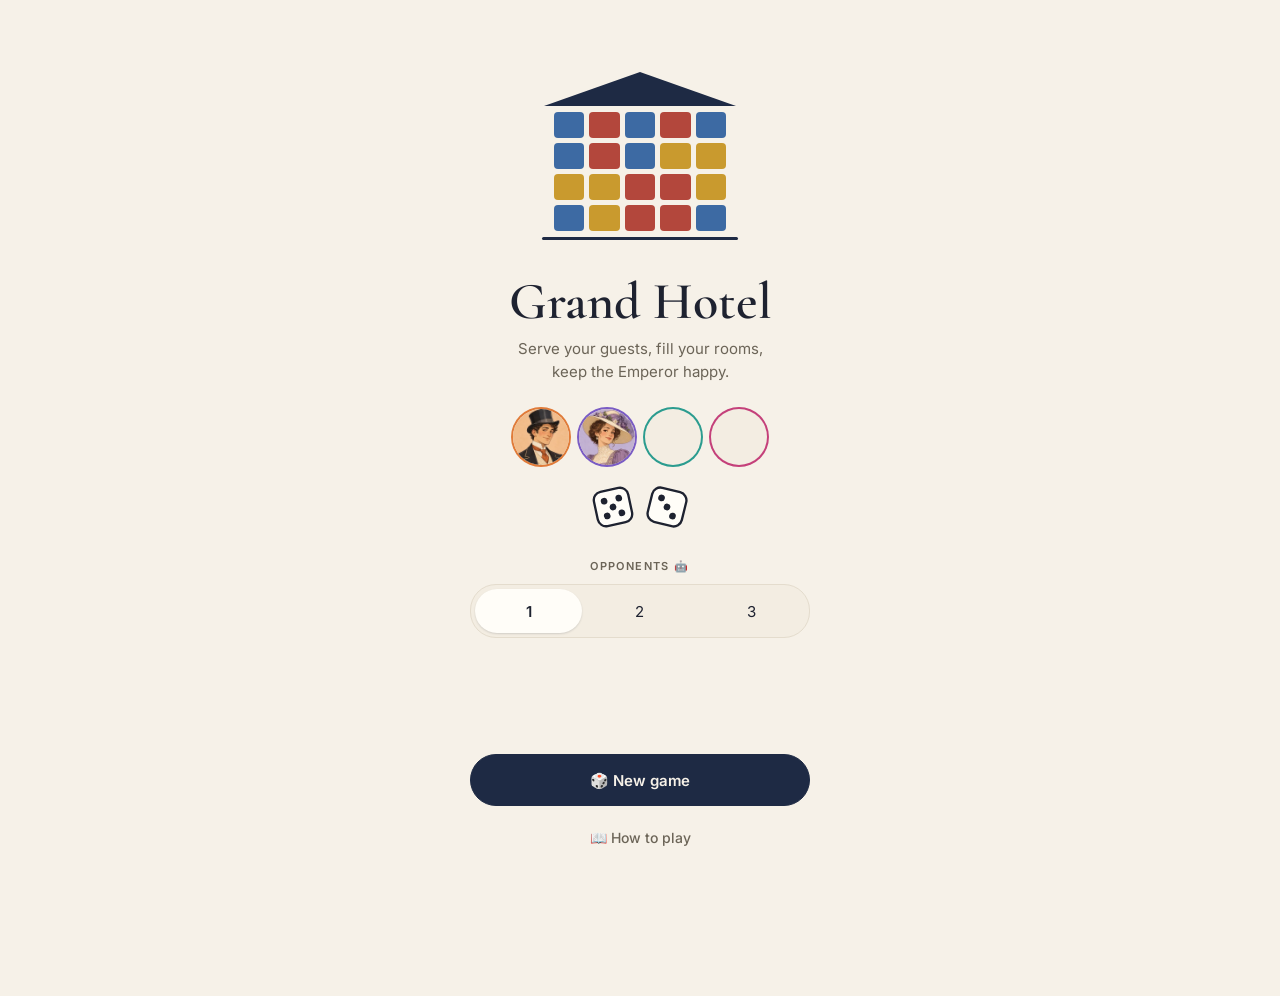
==== commit 3553eebb: "Add artwork: staff portraits, avatars, food, room doors Cuts the art contact sheets (art/sheets/) in" ====
--- a/index.html
+++ b/index.html
@@ -15,6 +15,7 @@
   <div id="app"></div>
   <div id="toast" role="status" aria-live="polite"></div>
   <script src="js/data.js"></script>
+  <script src="js/art.js"></script>
   <script src="js/engine.js"></script>
   <script src="js/bot.js"></script>
   <script src="js/ui.js"></script>
--- a/style.css
+++ b/style.css
@@ -319,3 +319,111 @@
 .opt.primary .av { background: color-mix(in srgb, var(--accent-ink) 18%, transparent); }
 .gtile .nm { display: -webkit-box; -webkit-line-clamp: 2; -webkit-box-orient: vertical; }
 .dtile .n { flex: none; margin-left: 2px; }
+
+/* ---------- tablet and desktop (760px+) ----------
+   Table | Hotel side by side, Staff and Log underneath; from 1100px a third column holds Staff and Log.
+   Sheets become centred dialogs and the dock loses its tab bar. */
+@media (min-width: 760px) {
+  #app { max-width: 1200px; padding-bottom: 96px; }
+  .top { padding-left: 24px; padding-right: 24px; }
+  .desk { display: grid; grid-template-columns: minmax(0, 1fr) minmax(0, 1fr); gap: 0 8px; align-items: start; }
+  .col { min-width: 0; }
+  .col-side { grid-column: 1 / -1; display: grid; grid-template-columns: minmax(0, 1fr) minmax(0, 1fr); gap: 0 8px; align-items: start; }
+  .colh { padding-bottom: 10px; }
+  .colh h2 { margin: 0; font: 600 24px/1.1 var(--serif); }
+
+  .dtile { height: 78px; }
+  .gtile { height: 128px; }
+  .gtile .pt { height: 46px; font-size: 26px; }
+  .room { height: 58px; font-size: 26px; }
+  .room.free { font-size: 20px; }
+
+  .dock-in { max-width: 1200px; }
+  .status { padding: 10px 24px; padding-bottom: max(10px, env(safe-area-inset-bottom)); }
+  .status .s1 { font-size: 14px; }
+  #toast { bottom: 90px; }
+
+  .shade { align-items: center; padding: 24px; }
+  .sheet { max-width: 560px; max-height: 84vh; border-radius: 20px; padding: 22px 26px; box-shadow: 0 20px 60px rgba(20, 22, 30, .25); }
+  .sheet::before { display: none; }
+  @keyframes up { from { transform: translateY(12px) scale(.98); opacity: .4; } }
+}
+
+@media (min-width: 1100px) {
+  .desk { grid-template-columns: minmax(0, 1.1fr) minmax(0, 1fr) minmax(0, 330px); }
+  .col-side { grid-column: auto; display: block; }
+  .room { height: 64px; }
+}
+
+/* ---------- artwork ----------
+   Portraits fill their frames; item pictures sit inline with text. On light themes the ivory paper of
+   the food pictures is multiplied away so they blend into cards. */
+:root { --pic-blend: multiply; }
+@media (prefers-color-scheme: dark) { :root:not([data-theme="light"]) { --pic-blend: normal; } }
+:root[data-theme="dark"] { --pic-blend: normal; }
+
+.face { display: block; width: 100%; height: 100%; object-fit: cover; object-position: center 20%; }
+.face.emo { display: flex; align-items: center; justify-content: center; }
+.av { overflow: hidden; }
+.av .face.emo { font-size: inherit; }
+.gav { box-shadow: 0 0 0 2px var(--c); background: var(--t); }
+.gav .face { border-radius: 50%; }
+.pav { box-shadow: 0 0 0 2px var(--ring); background: var(--surface-2); }
+.pav.tiny { width: 24px; height: 24px; vertical-align: middle; margin-right: 4px; }
+.ic { width: 1.35em; height: 1.35em; object-fit: contain; vertical-align: -0.35em; mix-blend-mode: var(--pic-blend); border-radius: 4px; }
+.dish:has(.ic) { width: 32px; height: 32px; border-radius: 9px; }
+.dish .ic { width: 28px; height: 28px; vertical-align: 0; }
+.kitchen .ic { width: 28px; height: 28px; vertical-align: -9px; }
+.order div span .ic { width: 40px; height: 40px; }
+.dtile .em { letter-spacing: 0; }
+.dtile .em .ic { width: 18px; height: 18px; margin-right: 1px; vertical-align: -4px; }
+.opt .av.act { width: auto; min-width: 36px; border-radius: 18px; padding: 0 6px; gap: 2px; }
+.opt .av.act .ic { width: 22px; height: 22px; vertical-align: 0; }
+.rewards .rw .av .ic { width: 26px; height: 26px; vertical-align: 0; }
+
+/* guests on offer: portrait first */
+.gtile { height: auto; }
+.gtile .pt { height: auto; aspect-ratio: 1; padding: 0; overflow: hidden; font-size: 26px; }
+.gtile .pt .face { object-position: center 25%; }
+.gtile .nm { padding-top: 5px; }
+.gtile .meta { padding-top: 4px; }
+.gd-pt { width: 112px; height: 112px; overflow: hidden; box-shadow: 0 0 0 3px var(--c); font-size: 48px; }
+.gd-pt .face { border-radius: 50%; }
+.row .gav { width: 44px; height: 44px; }
+.chip .av { width: 34px; height: 34px; }
+
+/* staff cards */
+.staffgrid { display: grid; grid-template-columns: repeat(auto-fill, minmax(min(100%, 280px), 1fr)); gap: 8px; }
+.scard2 { display: flex; gap: 12px; background: var(--surface); border: 1px solid var(--line); border-radius: 14px; padding: 8px; align-items: flex-start; }
+.scard2.dim { opacity: .55; }
+.sc-pic { position: relative; width: 88px; height: 88px; flex: none; border-radius: 10px; overflow: hidden; background: var(--surface-2); font-size: 40px; }
+.sc-cost { position: absolute; left: 4px; bottom: 4px; background: var(--surface); color: var(--ink); border-radius: 10px; padding: 1px 6px; font-size: 12px; font-weight: 600; box-shadow: 0 1px 2px rgba(30, 34, 48, .2); }
+.sc-b { flex: 1; min-width: 0; padding-top: 2px; }
+.sc-n { font: 600 19px/1.1 var(--serif); }
+.sc-t { display: inline-block; margin-top: 3px; font-size: 10px; letter-spacing: .8px; text-transform: uppercase; font-weight: 600; color: var(--muted); }
+.sc-b p { margin: 4px 0 0; font-size: 13px; line-height: 1.35; }
+.sc-b .btn { margin-top: 8px; }
+.opt .av.sav { width: 56px; height: 56px; border-radius: 10px; flex: none; }
+
+/* rooms with door pictures */
+.room.art { background-size: cover; background-position: center bottom; border-style: solid; border-color: var(--c); }
+.room.art.occ { box-shadow: inset 0 0 0 1.5px var(--c); }
+.room .who { position: absolute; right: 3px; bottom: 3px; width: 24px; height: 24px; border-radius: 50%; overflow: hidden; box-shadow: 0 0 0 2px var(--surface); background: var(--surface); font-size: 14px; display: flex; align-items: center; justify-content: center; }
+.room.pick .pc { background: var(--surface); border-radius: 8px; padding: 2px 5px; box-shadow: 0 1px 3px rgba(30, 34, 48, .25); }
+.room.art.pick { background-size: cover; }
+
+/* menu cast */
+.cast { display: flex; gap: 10px; margin-top: 26px; }
+.cast .av { width: 56px; height: 56px; }
+.menu .deco .ic { width: 30px; height: 30px; vertical-align: middle; }
+.who-head { display: flex; align-items: center; gap: 12px; margin-bottom: 12px; }
+.who-head .av { width: 56px; height: 56px; }
+.who-head .sub { margin: 0; }
+
+@media (min-width: 760px) {
+  .room .who { width: 30px; height: 30px; }
+  .chip .av { width: 40px; height: 40px; }
+  .gtile .pt { font-size: 34px; }
+  .sc-pic { width: 96px; height: 96px; }
+  .dtile .em .ic { width: 24px; height: 24px; vertical-align: -7px; }
+}
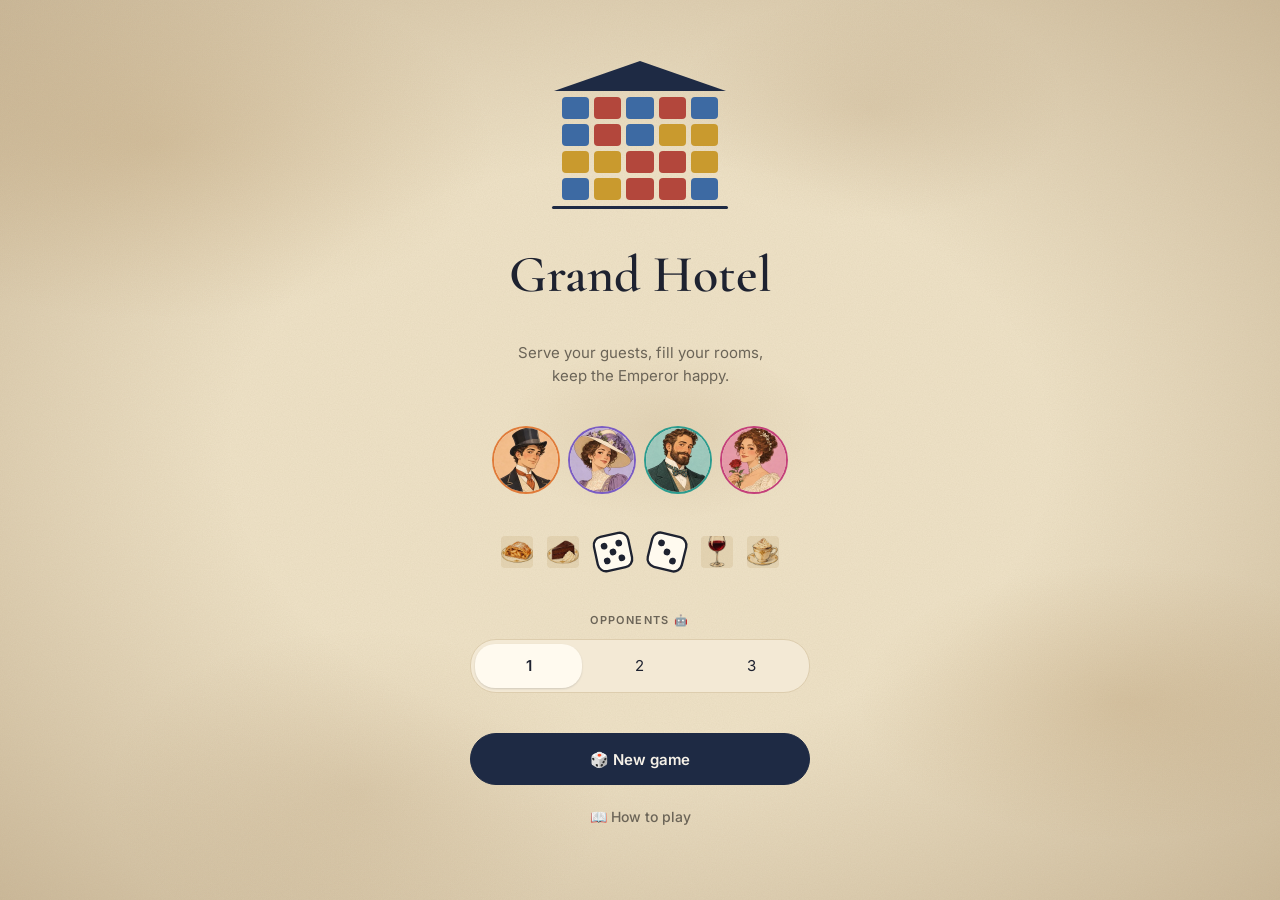
==== commit 9ff0849c: "Compact café row, colour-coded cards and a stained paper background - Café shows three compact cards" ====
--- a/index.html
+++ b/index.html
@@ -14,6 +14,7 @@
 <body>
   <div id="app"></div>
   <div id="toast" role="status" aria-live="polite"></div>
+  <div id="peek" class="peek" hidden aria-hidden="true"></div>
   <script src="js/data.js"></script>
   <script src="js/art.js"></script>
   <script src="js/engine.js"></script>
--- a/style.css
+++ b/style.css
@@ -42,18 +42,44 @@
   color-scheme: dark;
 }
 
+:root {
+  --pic-blend: multiply; --gap: 10px; --pad: 16px;
+  --bg: #eee2c7; --surface: #fffaef; --surface-2: #f3e9d5; --line: #ddcdae; --line-2: #ebdfc8; --line-strong: #cbb895;
+  --stain: rgba(146, 101, 42, .16); --stain-2: rgba(120, 78, 30, .10); --vignette: rgba(102, 66, 24, .26);
+  --grain: url("data:image/svg+xml;utf8,<svg xmlns='http://www.w3.org/2000/svg' width='240' height='240'><filter id='n'><feTurbulence type='fractalNoise' baseFrequency='.85' numOctaves='3' stitchTiles='stitch'/><feColorMatrix values='0 0 0 0 .42  0 0 0 0 .3  0 0 0 0 .16  0 0 0 .11 0'/></filter><rect width='100%25' height='100%25' filter='url(%23n)'/></svg>");
+  --badge: rgba(255, 251, 240, .78); --badge-ink: #1e2230;
+}
+@media (prefers-color-scheme: dark) { :root:not([data-theme="light"]) {
+  --pic-blend: normal; --bg: #17140f; --surface: #221d16; --surface-2: #2b251c; --line: #3b3226; --line-2: #2f281f; --line-strong: #4d4232;
+  --stain: rgba(214, 170, 96, .06); --stain-2: rgba(214, 170, 96, .04); --vignette: rgba(0, 0, 0, .5); --badge: rgba(28, 24, 18, .75); --badge-ink: #f1e6d2;
+} }
+:root[data-theme="dark"] {
+  --pic-blend: normal; --bg: #17140f; --surface: #221d16; --surface-2: #2b251c; --line: #3b3226; --line-2: #2f281f; --line-strong: #4d4232;
+  --stain: rgba(214, 170, 96, .06); --stain-2: rgba(214, 170, 96, .04); --vignette: rgba(0, 0, 0, .5); --badge: rgba(28, 24, 18, .75); --badge-ink: #f1e6d2;
+}
+
 * { box-sizing: border-box; }
 html, body { margin: 0; padding: 0; }
 body {
-  background: var(--bg);
+  background-color: var(--bg);
+  /* old stained paper: fine grain, a few tea-coloured blotches and darker edges */
+  background-image: var(--grain),
+    radial-gradient(ellipse 38% 28% at 12% 16%, var(--stain), transparent 70%),
+    radial-gradient(ellipse 30% 22% at 88% 78%, var(--stain), transparent 70%),
+    radial-gradient(ellipse 22% 18% at 68% 12%, var(--stain-2), transparent 70%),
+    radial-gradient(ellipse 28% 26% at 28% 88%, var(--stain-2), transparent 70%),
+    radial-gradient(ellipse 18% 14% at 52% 48%, var(--stain-2), transparent 70%),
+    radial-gradient(ellipse at center, transparent 45%, var(--vignette) 100%);
+  background-attachment: fixed;
   color: var(--ink);
   font: 14px/1.4 var(--sans);
   -webkit-tap-highlight-color: transparent;
   overscroll-behavior: none;
 }
+body.ingame { overflow: hidden; height: 100dvh; }
 button { font: inherit; color: inherit; }
 button:focus-visible, a:focus-visible { outline: 2px solid var(--accent); outline-offset: 2px; }
-#app { max-width: 480px; margin: 0 auto; min-height: 100vh; padding-bottom: 170px; }
+#app { max-width: 1200px; margin: 0 auto; }
 
 /* colour helpers */
 .R { --c: var(--R); --t: var(--R-t); --d: var(--R-d); }
@@ -61,16 +87,26 @@
 .B { --c: var(--B); --t: var(--B-t); --d: var(--B-d); }
 .G { --c: var(--G); --t: var(--G-t); --d: var(--G-d); }
 
+/* ---------- shell ----------
+   Header, one screen and the dock always fill exactly the viewport; screens never scroll.
+   Every screen is a grid or flex column of blocks that shrink (min-height: 0) to fit. */
+.shell { height: 100dvh; display: flex; flex-direction: column; overflow: hidden; }
+.screen { flex: 1; min-height: 0; overflow: hidden; display: flex; flex-direction: column; padding: 0 var(--pad) var(--gap); }
+.screen > * { flex: 1; min-height: 0; }
+.blk { display: flex; flex-direction: column; min-height: 0; }
+.sec-h { flex: none; display: flex; justify-content: space-between; align-items: center; gap: 8px; margin-bottom: 8px; min-height: 22px; }
+.sec-h h2 { margin: 0; font-size: 12px; letter-spacing: 1.3px; text-transform: uppercase; color: var(--muted); font-weight: 600; }
+.sec-h > span { font-size: 13px; color: var(--muted); }
+.lnk { border: 0; background: none; padding: 0; color: var(--accent); font-weight: 600; font-size: 13px; cursor: pointer; text-decoration: underline; text-underline-offset: 3px; }
+
 /* ---------- header ---------- */
 .top {
-  position: sticky; top: 0; z-index: 5;
-  display: flex; align-items: flex-end; gap: 8px;
-  padding: 18px 20px 12px; padding-top: max(18px, env(safe-area-inset-top));
-  background: var(--bg);
+  flex: none; display: flex; align-items: center; gap: 8px;
+  padding: 10px var(--pad) 10px; padding-top: max(10px, env(safe-area-inset-top));
 }
 .top .tt { flex: 1; min-width: 0; }
 .eyebrow { font-size: 11px; letter-spacing: 1.4px; text-transform: uppercase; color: var(--muted); font-weight: 600; }
-.title { margin: 2px 0 0; font: 600 32px/1 var(--serif); }
+.title { margin: 2px 0 0; font: 600 28px/1 var(--serif); white-space: nowrap; }
 .roundbtn {
   position: relative; width: 44px; height: 44px; border-radius: 22px; flex: none;
   border: 1px solid var(--line); background: var(--surface); cursor: pointer;
@@ -78,83 +114,130 @@
 }
 .roundbtn .dot { position: absolute; top: 2px; right: 2px; width: 10px; height: 10px; border-radius: 5px; background: var(--Y); border: 2px solid var(--bg); }
 
-section { padding: 0 20px 14px; }
-.sec-h { display: flex; justify-content: space-between; align-items: baseline; gap: 8px; margin-bottom: 8px; }
-.sec-h h2 { margin: 0; font-size: 11px; letter-spacing: 1.4px; text-transform: uppercase; color: var(--muted); font-weight: 600; }
-.sec-h span { font-size: 12px; color: var(--muted); }
-
 /* ---------- players ---------- */
-.players { display: flex; gap: 8px; }
+.players { display: flex; gap: 8px; flex: none; min-width: 0; }
 .chip {
   flex: 1 1 0; min-width: 0; display: flex; align-items: center; gap: 8px; text-align: left; cursor: pointer;
-  background: var(--surface); border: 1px solid var(--line); border-radius: 12px; padding: 6px 8px; min-height: 44px;
-}
-.chip.active { border: 1.5px solid var(--accent); padding: 5.5px 7.5px; }
+  background: var(--surface); border: 1px solid var(--line); border-radius: 14px; padding: 5px 8px; min-height: 48px; color: var(--ink);
+}
+.chip.active { border: 1.5px solid var(--accent); padding: 4.5px 7.5px; }
+.ch-tx { min-width: 0; display: flex; flex-direction: column; }
+.chip .nm { font-size: 14px; font-weight: 600; white-space: nowrap; overflow: hidden; text-overflow: ellipsis; }
+.chip .st { font-size: 12px; color: var(--muted); white-space: nowrap; overflow: hidden; text-overflow: ellipsis; }
 .av {
   width: 30px; height: 30px; border-radius: 50%; flex: none; display: inline-flex; align-items: center; justify-content: center;
-  font-size: 17px; background: var(--surface-2);
-}
-.chip .nm { font-size: 13px; font-weight: 600; white-space: nowrap; overflow: hidden; text-overflow: ellipsis; }
-.chip .st { font-size: 11px; color: var(--muted); white-space: nowrap; }
-
-/* ---------- dice ---------- */
-.dice { display: grid; grid-template-columns: repeat(3, minmax(0, 1fr)); gap: 8px; }
+  font-size: 17px; background: var(--surface-2); overflow: hidden;
+}
+.chip .av { width: 36px; height: 36px; }
+.pav { box-shadow: 0 0 0 2px var(--ring); background: var(--surface-2); }
+.pav.tiny { width: 24px; height: 24px; vertical-align: middle; margin-right: 4px; }
+.gav { box-shadow: 0 0 0 2px var(--c); background: var(--t); }
+.face { display: block; width: 100%; height: 100%; object-fit: cover; object-position: center 20%; }
+.face.emo { display: flex; align-items: center; justify-content: center; }
+.gav .face { border-radius: 50%; }
+.pdot { width: 9px; height: 9px; border-radius: 50%; display: inline-block; flex: none; border: 1px solid rgba(0,0,0,.25); }
+.pdot.none { visibility: hidden; }
+.ic { width: 1.35em; height: 1.35em; object-fit: contain; vertical-align: -0.35em; mix-blend-mode: var(--pic-blend); border-radius: 4px; }
+
+/* ---------- table ---------- */
+.table-grid { display: grid; grid-template-columns: minmax(0, 1fr); grid-template-rows: auto minmax(0, 1.3fr) minmax(0, 1fr); gap: 12px; }
+
+/* dice: each action has its own colour */
+.a1 { --a: #9a6233; } .a2 { --a: #a3263a; } .a3 { --a: #3d6aa3; } .a4 { --a: #b8861e; } .a5 { --a: #4c8656; } .a6 { --a: #6d4f9c; }
+.dice { flex: 1; min-height: 0; display: grid; grid-template-columns: repeat(3, minmax(0, 1fr)); grid-template-rows: repeat(2, minmax(0, 1fr)); gap: 8px; }
 .dtile {
-  height: 70px; border-radius: 14px; border: 1px solid var(--line); background: var(--surface);
-  display: flex; flex-direction: column; justify-content: space-between; padding: 8px 10px; text-align: left; cursor: pointer;
-}
-.dtile .r1 { display: flex; align-items: center; width: 100%; gap: 6px; }
-.dtile .em small { font-size: 11px; letter-spacing: 0; color: var(--muted); }
-.dtile .em { font-size: 14px; letter-spacing: -2px; flex: 1; min-width: 0; white-space: nowrap; }
-.dtile .n { font-size: 13px; color: var(--muted); font-weight: 600; }
-.dtile .r2 { display: block; width: 100%; font-size: 12px; white-space: nowrap; overflow: hidden; text-overflow: ellipsis; }
-.dtile.ready { border: 1.5px solid var(--accent); padding: 7.5px 9.5px; }
+  min-height: 0; border-radius: 14px; border: 1px solid var(--line); background: var(--surface); color: var(--ink);
+  display: grid; grid-template-columns: auto minmax(0, 1fr); grid-template-rows: minmax(0, 1fr) auto;
+  grid-template-areas: "die ic" "lab lab"; align-items: center; gap: 4px 8px; padding: 8px 10px; text-align: left; cursor: pointer; position: relative;
+}
+.d-die { grid-area: die; }
+.d-die .die { width: 34px; height: 34px; }
+.d-n { position: absolute; right: 10px; bottom: 6px; font: 600 24px/1 var(--serif); }
+.d-ic { grid-area: ic; display: flex; align-items: center; gap: 2px; font-size: 18px; min-width: 0; overflow: hidden; white-space: nowrap; }
+.d-ic .ic { width: 24px; height: 24px; vertical-align: 0; flex: none; }
+.d-ic small { font-size: 12px; color: var(--muted); margin-left: 2px; }
+.d-lab { grid-area: lab; font-size: 12.5px; font-weight: 500; line-height: 1.15; overflow: hidden; display: -webkit-box; -webkit-line-clamp: 2; -webkit-box-orient: vertical; padding-right: 30px; }
+.dtile { background: color-mix(in srgb, var(--a) 12%, var(--surface)); border-color: color-mix(in srgb, var(--a) 40%, var(--line)); box-shadow: inset 4px 0 0 var(--a); }
+.dtile .die rect { stroke: var(--a); stroke-width: 1.8; }
+.dtile .die circle { fill: var(--a); }
+.d-lab { color: color-mix(in srgb, var(--a) 70%, var(--ink)); font-weight: 600; }
+.dtile.ready { border: 2px solid var(--a); padding: 7px 9px; box-shadow: inset 4px 0 0 var(--a), 0 2px 8px color-mix(in srgb, var(--a) 30%, transparent); }
 .dtile:disabled { cursor: default; }
 .dtile.none { border: 1px dashed var(--line-strong); background: transparent; color: var(--muted); }
-.dtile.none .em { opacity: .45; }
+.dtile.none .d-ic { opacity: .4; }
 .dtile.wait { opacity: .7; }
-
-/* ---------- guests on offer ---------- */
-.guests { display: grid; grid-template-columns: repeat(5, minmax(0, 1fr)); gap: 6px; }
+.die { display: block; flex: none; }
+.die rect { fill: var(--surface); stroke: var(--ink); stroke-width: 1.4; }
+.die circle { fill: var(--ink); }
+.die.one circle { fill: var(--R); }
+.dtile.none .die rect { fill: none; stroke: var(--muted); stroke-dasharray: 3 2; }
+.dtile.none .die circle { fill: var(--muted); }
+
+/* guests arriving: compact cards; a coloured band names the guest type */
+.guests { flex: 1; min-height: 0; display: grid; grid-template-columns: repeat(5, minmax(0, 1fr)); gap: 6px; }
 .gtile {
-  display: flex; flex-direction: column; border-radius: 10px; background: var(--surface); border: 1px solid var(--line);
-  overflow: hidden; height: 112px; padding: 0; text-align: left; cursor: pointer;
-}
-.gtile.ready { border: 1.5px solid var(--accent); }
-.gtile .pt { height: 36px; flex: none; background: var(--t); border-bottom: 2px solid var(--c); display: flex; align-items: center; justify-content: center; font-size: 21px; }
-.gtile .nm { padding: 4px 5px 0; font-size: 11px; font-weight: 600; line-height: 1.15; height: 29px; overflow: hidden; }
-.gtile .ord { padding: 0 5px; font-size: 10px; letter-spacing: -1.5px; white-space: nowrap; }
-.gtile .meta { margin-top: auto; display: flex; justify-content: space-between; padding: 0 5px 5px; font-size: 10px; }
-.gtile .meta .cost { color: var(--muted); }
-.gtile.empty { border-style: dashed; background: transparent; align-items: center; justify-content: center; color: var(--muted); font-size: 11px; cursor: default; }
-
-/* ---------- lists (café, staff, log) ---------- */
-.list { background: var(--surface); border: 1px solid var(--line); border-radius: 14px; overflow: hidden; }
-.row { display: flex; align-items: center; gap: 10px; padding: 6px 12px; min-height: 56px; border-bottom: 1px solid var(--line-2); }
-.row:last-child { border-bottom: 0; }
-.row .main { flex: 1; min-width: 0; display: flex; align-items: center; gap: 10px; background: none; border: 0; padding: 0; text-align: left; cursor: pointer; min-height: 44px; }
-.row .main:disabled { cursor: default; }
-.row .ttl { font-size: 14px; font-weight: 600; }
-.row .sub { font-size: 12px; color: var(--muted); }
-.row.empty { color: var(--muted); font-size: 13px; min-height: 50px; }
-.row.empty .av { background: transparent; border: 1.5px dashed var(--line-strong); opacity: .7; font-size: 15px; }
-.row.dim { opacity: .55; }
-.gav { width: 36px; height: 36px; font-size: 19px; background: var(--t); box-shadow: inset 0 0 0 2px var(--c); }
-.dishes { display: flex; gap: 4px; flex: none; }
-.dish { width: 26px; height: 26px; border-radius: 8px; background: var(--surface-2); display: inline-flex; align-items: center; justify-content: center; font-size: 15px; }
-.dish.miss { background: transparent; border: 1.5px dashed var(--line-strong); opacity: .45; }
-
-.kitchen { display: flex; align-items: center; gap: 10px; flex-wrap: wrap; margin-top: 8px; font-size: 13px; }
-.kitchen .lab { font-size: 12px; color: var(--muted); font-weight: 600; }
-.kitchen .zero { opacity: .4; }
-.kitchen .btn { margin-left: auto; }
+  min-height: 0; display: flex; flex-direction: column; border-radius: 12px; background: var(--surface); border: 2px solid var(--c);
+  overflow: hidden; padding: 0; text-align: left; cursor: pointer; color: var(--ink); box-shadow: 0 2px 6px rgba(80, 52, 14, .12);
+}
+.gtile.ready { outline: 2px solid var(--accent); outline-offset: 2px; }
+.g-band { flex: none; display: flex; justify-content: space-between; align-items: center; gap: 4px; background: var(--c); color: #fff; font-size: 10px; font-weight: 700; letter-spacing: .9px; text-transform: uppercase; padding: 3px 7px; white-space: nowrap; overflow: hidden; }
+.Y .g-band { color: #2b2118; }
+.gtile .pt { position: relative; flex: 1; min-height: 34px; overflow: hidden; background: var(--t); font-size: 28px; display: flex; align-items: center; justify-content: center; }
+.gtile .pt .face { position: absolute; inset: 0; object-position: center 20%; }
+.badge { position: absolute; top: 3px; background: var(--badge); color: var(--badge-ink); border-radius: 8px; padding: 0 4px; font-size: 10px; font-weight: 700; line-height: 16px; backdrop-filter: blur(2px); }
+.badge.cost { left: 3px; } .badge.vp { right: 3px; }
+.g-body { flex: none; display: flex; flex-direction: column; gap: 3px; padding: 4px 4px 5px; }
+.gtile .nm { font-size: 11px; font-weight: 600; line-height: 1.15; display: -webkit-box; -webkit-line-clamp: 2; -webkit-box-orient: vertical; overflow: hidden; }
+.gtile .need-row { display: grid; grid-template-columns: repeat(2, minmax(0, 1fr)); gap: 3px; }
+.gtile .need { aspect-ratio: 1; width: 100%; max-width: 30px; justify-self: center; border-radius: 7px; }
+.gtile.empty { border: 2px dashed var(--line-strong); background: transparent; align-items: center; justify-content: center; color: var(--muted); cursor: default; box-shadow: none; }
+
+/* a dish or drink the guest wants */
+.need-row { display: flex; gap: 6px; flex-wrap: wrap; }
+.need { display: inline-flex; align-items: center; justify-content: center; border-radius: 10px; background: var(--surface-2); position: relative; font-size: 20px; }
+.need .ic { width: 88%; height: 88%; vertical-align: 0; }
+.need.miss { background: transparent; border: 2px dashed var(--line-strong); }
+.need.miss .ic { opacity: .45; }
+.need.got { background: color-mix(in srgb, var(--good) 14%, var(--surface)); box-shadow: inset 0 0 0 2px var(--good); }
+.need.got::after { content: "✓"; position: absolute; right: -4px; top: -6px; width: 17px; height: 17px; border-radius: 50%; background: var(--good); color: #fff; font-size: 11px; font-weight: 700; display: flex; align-items: center; justify-content: center; }
+
+/* café: three compact cards in a row; portrait on top, the order underneath */
+.cafe-blk { min-height: 0; }
+.seats { flex: 1; min-height: 0; display: grid; grid-template-columns: repeat(3, minmax(0, 1fr)); gap: 8px; }
+.seat { min-height: 0; overflow: hidden; display: flex; flex-direction: column; border-radius: 14px; background: var(--surface); border: 2px solid var(--c); box-shadow: 0 2px 6px rgba(80, 52, 14, .12); }
+.seat.done { box-shadow: 0 0 0 3px var(--good), 0 2px 6px rgba(80, 52, 14, .12); }
+.seat-pt { position: relative; flex: 1; min-height: 44px; border: 0; padding: 0; background: var(--t); overflow: hidden; cursor: pointer; font-size: 34px; display: flex; align-items: center; justify-content: center; }
+.seat-pt .face { position: absolute; inset: 0; object-position: center 18%; }
+.seat-tx { flex: none; padding: 5px 8px 0; min-width: 0; }
+.seat-tx b { display: -webkit-box; -webkit-line-clamp: 2; -webkit-box-orient: vertical; overflow: hidden; font: 600 16px/1.1 var(--serif); }
+.seat-tx small { display: block; font-size: 11.5px; color: var(--muted); white-space: nowrap; overflow: hidden; text-overflow: ellipsis; }
+.seat-ord { flex: none; padding: 6px 8px; }
+.seat-ord .need-row { display: grid; grid-template-columns: repeat(2, minmax(0, 1fr)); gap: 6px; }
+.seat .need { width: 100%; max-width: 48px; aspect-ratio: 1; justify-self: center; }
+.seat-act { flex: none; padding: 0 8px 8px; min-height: 0; display: flex; align-items: center; }
+.seat-act .btn { width: 100%; min-height: 36px; padding: 0 6px; white-space: nowrap; font-size: 13px; }
+.seat-act .ok { color: var(--good); font-weight: 600; font-size: 13px; }
+.seat-rw { font-size: 12px; color: var(--muted); white-space: nowrap; overflow: hidden; text-overflow: ellipsis; }
+.seat-rw .ic { width: 18px; height: 18px; vertical-align: -4px; }
+.seat.empty { border: 2px dashed var(--line-strong); background: transparent; align-items: center; justify-content: center; gap: 6px; color: var(--muted); text-align: center; box-shadow: none; }
+.seat.empty .seat-pt { flex: none; width: 52px; height: 52px; border-radius: 50%; border: 1.5px dashed var(--line-strong); background: transparent; cursor: default; font-size: 22px; opacity: .8; }
+.seat.empty .seat-tx b { font-size: 15px; color: var(--muted); white-space: normal; }
+.seat.empty .seat-tx small { white-space: normal; }
+
+.kitchen { flex: none; display: flex; align-items: center; gap: 12px; margin-top: 10px; padding: 6px 6px 6px 12px; border-radius: 16px; background: var(--surface); border: 1px solid var(--line); }
+.kitchen .lab { font-size: 12px; color: var(--muted); font-weight: 600; text-transform: uppercase; letter-spacing: 1px; }
+.k-it { display: inline-flex; align-items: center; gap: 2px; font-size: 22px; }
+.k-it .ic { width: 34px; height: 34px; vertical-align: 0; }
+.k-it b { font-size: 15px; }
+.k-it.zero { opacity: .35; }
+.kitchen .btn { margin-left: auto; white-space: nowrap; padding: 0 14px; flex: none; }
 
 /* ---------- buttons ---------- */
 .btn {
   min-height: 44px; padding: 0 16px; border-radius: 22px; border: 1px solid var(--line-strong); background: transparent;
   font-size: 14px; font-weight: 600; cursor: pointer; display: inline-flex; align-items: center; justify-content: center; gap: 6px;
 }
-.btn.sm { min-height: 44px; padding: 0 14px; font-size: 13px; }
+.btn.sm { min-height: 38px; padding: 0 14px; font-size: 13px; }
 .btn.primary { background: var(--accent); color: var(--accent-ink); border-color: var(--accent); }
 .btn.good { background: var(--good); color: #fff; border-color: var(--good); }
 .btn.big { min-height: 52px; border-radius: 26px; font-size: 15px; width: 100%; }
@@ -162,72 +245,115 @@
 .btn:disabled { opacity: .4; cursor: default; }
 
 /* ---------- hotel ---------- */
-.stats { display: grid; grid-template-columns: repeat(3, minmax(0, 1fr)); gap: 8px; }
-.stat { background: var(--surface); border: 1px solid var(--line); border-radius: 12px; padding: 8px 12px; }
+.hotel-grid { display: flex; flex-direction: column; gap: 10px; }
+.stats { flex: none; display: grid; grid-template-columns: repeat(3, minmax(0, 1fr)); gap: 8px; }
+.stat { background: var(--surface); border: 1px solid var(--line); border-radius: 12px; padding: 6px 12px; }
 .stat .k { font-size: 11px; color: var(--muted); font-weight: 600; letter-spacing: .6px; text-transform: uppercase; }
-.stat .v { font: 600 28px/1.1 var(--serif); }
+.stat .v { font: 600 26px/1.05 var(--serif); }
 .stat .v small { font-size: 16px; color: var(--muted); }
-
 .banner {
-  margin: 0 20px 12px; padding: 8px 8px 8px 12px; border-radius: 14px; background: var(--accent); color: var(--accent-ink);
-  display: flex; align-items: center; gap: 10px; font-size: 13px;
-}
-.banner .av { background: var(--accent-ink); }
+  flex: none; padding: 8px 8px 8px 12px; border-radius: 14px; background: var(--accent); color: var(--accent-ink);
+  display: flex; align-items: center; gap: 10px; font-size: 14px;
+}
+.banner .av { width: 40px; height: 40px; background: var(--accent-ink); }
 .banner .tx { flex: 1; min-width: 0; }
 .banner .tx b { font-weight: 600; }
 .banner .tx small { display: block; opacity: .75; font-size: 12px; }
 .banner .btn { border-color: color-mix(in srgb, var(--accent-ink) 40%, transparent); color: var(--accent-ink); }
 
-.roofwrap, .basewrap { display: grid; grid-template-columns: 34px minmax(0, 1fr); gap: 6px; }
-.roof { width: 100%; height: 26px; display: block; }
+/* The hotel box takes the leftover space; the hotel inside keeps its proportions and grows to fit. */
+.hotel-box { flex: 1; min-height: 0; container-type: size; display: flex; align-items: center; justify-content: center; }
+.hotel-fit {
+  --ratio: .92;
+  width: min(100cqw, calc(100cqh * var(--ratio))); height: min(100cqh, calc(100cqw / var(--ratio)));
+  display: flex; flex-direction: column; container-type: inline-size;
+}
+.roofwrap, .basewrap { flex: none; display: grid; grid-template-columns: 9cqw minmax(0, 1fr); gap: 1.2cqw; }
+.roof { width: 100%; height: 6cqw; display: block; }
 .roof .r { fill: var(--accent); } .roof .k { fill: var(--Y); }
 .basewrap i { grid-column: 2; height: 4px; border-radius: 2px; background: var(--accent); margin-top: 4px; }
-.hotel { display: grid; grid-template-columns: 34px repeat(5, minmax(0, 1fr)); gap: 6px; }
-.rowlab { display: flex; flex-direction: column; justify-content: center; align-items: center; font-size: 11px; color: var(--muted); line-height: 1.3; }
+.hotel { flex: 1; min-height: 0; display: grid; grid-template-columns: 9cqw repeat(5, minmax(0, 1fr)); grid-template-rows: repeat(4, minmax(0, 1fr)); gap: 1.2cqw; }
+.rowlab { display: flex; flex-direction: column; justify-content: center; align-items: center; font-size: clamp(10px, 2.6cqw, 15px); color: var(--muted); line-height: 1.3; }
 .rowlab b { color: var(--ink); font-weight: 600; }
 .room {
-  position: relative; height: 50px; border-radius: 8px; padding: 0;
+  position: relative; min-height: 0; border-radius: 1.8cqw; padding: 0;
   border: 1.5px dashed var(--d); background: transparent;
-  display: flex; align-items: center; justify-content: center; font-size: 22px; color: var(--ink);
-}
-.room.free { border: 1.5px solid var(--c); background: var(--t); font-size: 18px; }
+  display: flex; align-items: center; justify-content: center; font-size: 6cqw; color: var(--ink);
+}
+.room.free { border: 1.5px solid var(--c); background: var(--t); font-size: 5cqw; }
 .room.occ { border: 1.5px solid var(--c); background: var(--c); }
-.room .door { position: absolute; top: 3px; right: 4px; font-size: 10px; color: var(--muted); }
-.room .pc { font-size: 11px; font-weight: 600; display: flex; flex-direction: column; align-items: center; line-height: 1.2; }
-.room .pc span { font-size: 16px; }
-.room.pick { cursor: pointer; background: var(--t); border: 2px solid var(--c); outline: 3px solid var(--accent); outline-offset: 2px; z-index: 1; animation: pulse 1.4s ease-in-out infinite; }
+.room.art { background-size: cover; background-position: center bottom; border-style: solid; border-width: 2px; border-color: var(--c); }
+.room .door { position: absolute; top: 3px; right: 5px; font-size: clamp(10px, 2.4cqw, 14px); color: var(--muted); }
+.room .who { position: absolute; right: 5%; bottom: 5%; width: 42%; aspect-ratio: 1; border-radius: 50%; overflow: hidden; box-shadow: 0 0 0 2px var(--surface); background: var(--surface); font-size: 3cqw; display: flex; align-items: center; justify-content: center; }
+.room .pc { font-size: clamp(11px, 2.6cqw, 16px); font-weight: 700; display: flex; flex-direction: column; align-items: center; line-height: 1.2; background: var(--surface); border-radius: 8px; padding: 2px 6px; box-shadow: 0 1px 3px rgba(30, 34, 48, .25); }
+.room .pc span { font-size: 1.3em; }
+.room.pick { cursor: pointer; border: 2px solid var(--c); outline: 3px solid var(--accent); outline-offset: 2px; z-index: 1; animation: pulse 1.4s ease-in-out infinite; }
+.room.pick:not(.art) { background: var(--t); }
 @keyframes pulse { 50% { outline-color: color-mix(in srgb, var(--accent) 35%, transparent); } }
 @media (prefers-reduced-motion: reduce) { .room.pick { animation: none; } }
-.legend { display: flex; gap: 14px; flex-wrap: wrap; margin-top: 10px; padding-left: 40px; font-size: 12px; color: var(--muted); }
+.legend { flex: none; display: flex; gap: 14px; flex-wrap: wrap; justify-content: center; font-size: 12px; color: var(--muted); }
 .legend i { display: inline-block; width: 12px; height: 12px; border-radius: 3px; border: 1.5px dashed var(--line-strong); vertical-align: -1px; margin-right: 4px; }
 
 .track { display: grid; grid-template-columns: repeat(14, minmax(0, 1fr)); gap: 2px; }
-.tcell { position: relative; height: 44px; border-radius: 6px; font-size: 10px; text-align: center; padding-top: 2px; border: 1px solid var(--line); background: var(--surface); }
+.tcell { position: relative; height: 46px; border-radius: 6px; font-size: 11px; text-align: center; padding-top: 2px; border: 1px solid var(--line); background: var(--surface); }
 .tcell.bonus { background: var(--Y-t); border-color: var(--Y-d); }
 .tcell.pen { background: var(--ink); color: var(--bg); border-color: var(--ink); }
 .tcell .v { position: absolute; bottom: 2px; left: 0; right: 0; font-size: 9px; color: var(--muted); }
 .tcell.pen .v { color: var(--bg); opacity: .7; }
-.tcell .dots { position: absolute; top: 15px; left: 0; right: 0; display: flex; justify-content: center; flex-wrap: wrap; gap: 1px; }
-.pdot { width: 8px; height: 8px; border-radius: 50%; display: inline-block; flex: none; border: 1px solid rgba(0,0,0,.25); }
-.court { margin-top: 10px; display: flex; gap: 8px; }
-.court .btn { flex: 1; }
+.tcell .dots { position: absolute; top: 16px; left: 0; right: 0; display: flex; justify-content: center; flex-wrap: wrap; gap: 1px; }
+.court-list { min-height: 0; overflow: hidden; }
+.cline { display: flex; align-items: center; gap: 10px; padding: 8px 0; border-top: 1px solid var(--line-2); font-size: 13px; }
+.cline > b { flex: none; width: 30px; font-weight: 600; }
+.cline > span { flex: 1; min-width: 0; }
+.cline i { font-style: normal; font-weight: 700; }
+.cline.past { opacity: .45; }
+
+/* ---------- staff ---------- */
+.staff-grid { display: flex; flex-direction: column; gap: 10px; }
+.staff-blk { flex: 1; min-height: 0; }
+.staffgrid { flex: 1; min-height: 0; display: grid; grid-template-columns: minmax(0, 1fr); grid-template-rows: repeat(4, minmax(0, 1fr)); gap: 8px; }
+@media (max-height: 719px) { .staffgrid { grid-template-rows: repeat(3, minmax(0, 1fr)); } }
+.scard2 { min-height: 0; overflow: hidden; display: flex; gap: 12px; background: var(--surface); border: 1px solid var(--line); border-radius: 14px; padding: 8px; }
+.scard2.dim { opacity: .55; }
+.sc-pic { position: relative; height: 100%; aspect-ratio: 1; flex: none; border-radius: 10px; overflow: hidden; background: var(--surface-2); font-size: 40px; display: flex; align-items: center; justify-content: center; }
+.sc-pic .face { position: absolute; inset: 0; object-position: center 18%; }
+.sc-cost { position: absolute; left: 4px; bottom: 4px; background: var(--surface); color: var(--ink); border-radius: 10px; padding: 1px 7px; font-size: 13px; font-weight: 700; box-shadow: 0 1px 2px rgba(30, 34, 48, .25); }
+.sc-b { flex: 1; min-width: 0; display: flex; flex-direction: column; min-height: 0; }
+.sc-n { font: 600 19px/1.1 var(--serif); }
+.sc-t { margin-top: 2px; font-size: 10.5px; letter-spacing: .8px; text-transform: uppercase; font-weight: 600; color: var(--muted); }
+.scard2.perm .sc-t { color: var(--B); } .scard2.end .sc-t { color: var(--R); } .scard2.opr .sc-t { color: var(--G); } .scard2.once .sc-t { color: var(--Y); }
+.sc-b p { margin: 4px 0 0; font-size: 13.5px; line-height: 1.35; overflow: hidden; display: -webkit-box; -webkit-line-clamp: 3; -webkit-box-orient: vertical; }
+.sc-b .btn { margin-top: auto; align-self: flex-start; }
+.pager { display: inline-flex; align-items: center; gap: 6px; font-size: 13px; color: var(--muted); }
+.pager button { width: 36px; height: 36px; border-radius: 18px; border: 1px solid var(--line-strong); background: var(--surface); font-size: 20px; line-height: 1; cursor: pointer; }
+.pager button:disabled { opacity: .35; cursor: default; }
+.empty-note { color: var(--muted); margin: 0; }
+.seg { display: grid; grid-template-columns: repeat(3, minmax(0, 1fr)); gap: 4px; padding: 4px; border-radius: 26px; background: var(--surface-2); border: 1px solid var(--line); }
+.seg.sub { flex: none; grid-template-columns: 1fr 1fr; }
+.seg button { height: 40px; border-radius: 20px; border: 0; background: transparent; font-size: 14px; cursor: pointer; color: var(--ink); }
+.seg button[aria-checked="true"], .seg button[aria-selected="true"] { background: var(--surface); font-weight: 600; box-shadow: 0 1px 2px rgba(30, 34, 48, .15); }
+
+/* ---------- log ---------- */
+.log-blk { min-height: 0; }
+.list { background: var(--surface); border: 1px solid var(--line); border-radius: 14px; overflow: hidden; }
+.logs { flex: 1; min-height: 0; }
+.logs .lg { display: flex; gap: 10px; align-items: baseline; padding: 9px 14px; border-bottom: 1px solid var(--line-2); font-size: 14px; }
 
 /* ---------- dock ---------- */
-.dock { position: fixed; bottom: 0; left: 0; right: 0; z-index: 6; background: var(--surface); border-top: 1px solid var(--line); }
-.dock-in { max-width: 480px; margin: 0 auto; }
-.status { display: flex; align-items: center; gap: 8px; padding: 8px 12px 6px 20px; }
+.dock { flex: none; background: var(--surface); border-top: 1px solid var(--line); }
+.status { display: flex; align-items: center; gap: 8px; padding: 8px 12px 8px var(--pad); }
 .status .tx { flex: 1; min-width: 0; }
-.status .s1 { font-size: 13px; font-weight: 600; }
+.status .s1 { font-size: 14px; font-weight: 600; }
 .status .s2 { font-size: 12px; color: var(--muted); white-space: nowrap; overflow: hidden; text-overflow: ellipsis; }
-.nav { display: grid; grid-template-columns: repeat(4, minmax(0, 1fr)); padding: 0 12px; padding-bottom: max(8px, env(safe-area-inset-bottom)); border-top: 1px solid var(--line-2); }
-.nav button { position: relative; height: 52px; border: 0; background: transparent; cursor: pointer; display: flex; flex-direction: column; align-items: center; justify-content: center; gap: 3px; color: var(--muted); font-size: 11px; font-weight: 500; }
-.nav button[aria-current="page"] { color: var(--accent); font-weight: 600; }
-.nav .dot { position: absolute; top: 8px; left: calc(50% + 8px); width: 8px; height: 8px; border-radius: 4px; background: var(--Y); }
+.nav { display: grid; grid-template-columns: repeat(5, minmax(0, 1fr)); padding: 0 6px; padding-bottom: max(6px, env(safe-area-inset-bottom)); border-top: 1px solid var(--line-2); }
+.nav button { position: relative; height: 54px; border: 0; background: transparent; cursor: pointer; display: flex; flex-direction: column; align-items: center; justify-content: center; gap: 3px; color: var(--muted); font-size: 11.5px; font-weight: 500; }
+.nav button[aria-current="page"] { color: var(--accent); font-weight: 700; }
+.nav .dot, .tabs .dot { position: absolute; top: 8px; left: calc(50% + 8px); width: 9px; height: 9px; border-radius: 5px; background: var(--Y); }
 
 /* ---------- sheets ---------- */
 .shade { position: fixed; inset: 0; background: rgba(20, 22, 30, .42); z-index: 10; display: flex; align-items: flex-end; justify-content: center; }
 .sheet {
-  background: var(--surface); color: var(--ink); width: 100%; max-width: 480px; max-height: 88vh; overflow-y: auto;
+  background: var(--surface); color: var(--ink); width: 100%; max-width: 480px; max-height: 88dvh; overflow-y: auto;
   border-radius: 24px 24px 0 0; padding: 10px 20px; padding-bottom: max(20px, env(safe-area-inset-bottom));
   animation: up .2s ease-out;
 }
@@ -237,17 +363,36 @@
 .sheet h2 { margin: 0 0 4px; font: 600 26px/1.15 var(--serif); }
 .sheet .sub { color: var(--muted); margin: 0 0 12px; font-size: 13px; }
 .sheet h3 { font-size: 11px; text-transform: uppercase; letter-spacing: 1.4px; color: var(--muted); margin: 16px 0 8px; font-weight: 600; }
+.sheet .hotel-box { height: 260px; flex: none; }
+.sheet .list .row { display: flex; align-items: center; gap: 10px; padding: 6px 12px; min-height: 52px; border-bottom: 1px solid var(--line-2); }
+.sheet .row .ttl { display: block; font-weight: 600; }
+.sheet .row .sub { display: block; margin: 0; }
+.sheet .row .gav { width: 40px; height: 40px; }
+.sheet .staffgrid { grid-template-rows: none; grid-auto-rows: 96px; }
+.sheet .dishes { display: flex; gap: 4px; }
+.sheet .dish { width: 32px; height: 32px; border-radius: 9px; background: var(--surface-2); display: inline-flex; align-items: center; justify-content: center; }
+.sheet .dish .ic { width: 28px; height: 28px; vertical-align: 0; }
+.sheet .dish.miss { background: transparent; border: 1.5px dashed var(--line-strong); opacity: .5; }
+.sheet .kitchen { margin: 0; }
 .opts { display: flex; flex-direction: column; gap: 8px; }
-.opt { justify-content: flex-start; text-align: left; border-radius: 14px; padding: 8px 14px; min-height: 52px; gap: 10px; width: 100%; }
+.opt { justify-content: flex-start; text-align: left; border-radius: 14px; padding: 8px 14px; min-height: 56px; gap: 12px; width: 100%; }
 .opt .ol { flex: 1; min-width: 0; }
-.opt small { display: block; color: var(--muted); font-weight: 400; font-size: 12px; }
+.opt small { display: block; color: var(--muted); font-weight: 400; font-size: 12.5px; }
+.opt small .ic { width: 22px; height: 22px; vertical-align: -6px; }
 .opt.primary small { color: var(--accent-soft); }
 .opt .oc { margin-left: auto; font-weight: 700; white-space: nowrap; }
+.opt .av { width: 44px; height: 44px; font-size: 22px; }
+.opt .av.sav { width: 64px; height: 64px; border-radius: 12px; }
+.opt .av.act { width: auto; min-width: 44px; border-radius: 22px; padding: 0 6px; gap: 2px; }
+.opt .av.act .ic { width: 28px; height: 28px; vertical-align: 0; }
+.opt.primary .av { background: color-mix(in srgb, var(--accent-ink) 18%, transparent); }
+.opt .ol .ic { width: 30px; height: 30px; vertical-align: -9px; }
 .foot { display: flex; flex-direction: column; gap: 6px; margin-top: 14px; }
 
 /* guest detail */
-.gd-head { display: flex; align-items: center; gap: 14px; }
-.gd-pt { width: 72px; height: 72px; border-radius: 50%; background: var(--t); box-shadow: inset 0 0 0 3px var(--c); display: flex; align-items: center; justify-content: center; font-size: 38px; flex: none; }
+.gd-head { display: flex; align-items: center; gap: 16px; }
+.gd-pt { width: 120px; height: 120px; border-radius: 50%; background: var(--t); box-shadow: 0 0 0 3px var(--c); display: flex; align-items: center; justify-content: center; font-size: 48px; flex: none; overflow: hidden; }
+.gd-pt .face { border-radius: 50%; }
 .gd-head .eyebrow { display: flex; align-items: center; gap: 8px; }
 .gd-head .eyebrow i { width: 10px; height: 10px; border-radius: 5px; background: var(--c); }
 .gd-head h2 { font-size: 32px; margin-top: 6px; line-height: 1; }
@@ -257,20 +402,23 @@
 .fact span { font-size: 12px; color: var(--muted); }
 .fact .sw { display: inline-flex; width: 28px; height: 24px; border-radius: 5px; background: var(--c); align-items: center; justify-content: center; font-size: 14px; }
 .order { display: grid; grid-template-columns: repeat(4, minmax(0, 1fr)); gap: 8px; }
-.order div { background: var(--surface-2); border-radius: 12px; padding: 12px 0 10px; display: flex; flex-direction: column; align-items: center; gap: 6px; font-size: 12px; }
+.order div { background: var(--surface-2); border-radius: 12px; padding: 10px 0 8px; display: flex; flex-direction: column; align-items: center; gap: 4px; font-size: 12px; }
 .order div span { font-size: 28px; line-height: 1; }
+.order div span .ic { width: 52px; height: 52px; vertical-align: 0; }
 .order div.miss { background: transparent; border: 1.5px dashed var(--line-strong); }
 .order div.miss span { opacity: .4; }
-.order div.got::after { content: "served"; font-size: 10px; color: var(--good); font-weight: 600; margin-top: -4px; }
+.order div.got::after { content: "served"; font-size: 10px; color: var(--good); font-weight: 600; margin-top: -2px; }
 .rewards .rw { display: flex; align-items: center; gap: 12px; padding: 8px 0; border-bottom: 1px solid var(--line-2); font-size: 14px; }
 .rewards .rw:last-child { border-bottom: 0; }
-.rewards .rw .av { width: 36px; height: 36px; font-size: 18px; }
+.rewards .rw .av { width: 38px; height: 38px; font-size: 18px; }
+.rewards .rw .av .ic { width: 28px; height: 28px; vertical-align: 0; }
 
 .scard { border: 1px solid var(--line); border-radius: 14px; padding: 10px 12px; background: var(--surface); margin-bottom: 8px; }
 .scard .sh { display: flex; justify-content: space-between; font-weight: 600; gap: 6px; }
 .scard p { margin: 4px 0 0; font-size: 13px; }
-.logs .lg { display: flex; gap: 10px; align-items: baseline; padding: 8px 12px; border-bottom: 1px solid var(--line-2); font-size: 13px; }
-.logs .lg:last-child { border-bottom: 0; }
+.who-head { display: flex; align-items: center; gap: 12px; margin-bottom: 12px; }
+.who-head .av { width: 56px; height: 56px; }
+.who-head .sub { margin: 0; }
 .help p, .help li { font-size: 14px; }
 .help ul { padding-left: 18px; margin: 4px 0 8px; }
 table.res { width: 100%; border-collapse: collapse; font-size: 13px; }
@@ -278,152 +426,157 @@
 table.res th:first-child, table.res td:first-child { text-align: left; }
 table.res tr.win td { font-weight: 700; }
 
-/* ---------- start screen ---------- */
-.menu { min-height: 100vh; display: flex; flex-direction: column; align-items: center; padding: 72px 28px 40px; padding-top: max(72px, env(safe-area-inset-top)); text-align: center; }
+/* ---------- start screen (fits one screen) ---------- */
+.menu { height: 100dvh; display: flex; flex-direction: column; align-items: center; justify-content: space-evenly; padding: 20px 28px; padding-top: max(20px, env(safe-area-inset-top)); text-align: center; overflow: hidden; }
 .facade { display: flex; flex-direction: column; align-items: center; gap: 6px; }
-.facade .roofm { width: 0; height: 0; border-left: 96px solid transparent; border-right: 96px solid transparent; border-bottom: 34px solid var(--accent); }
-.facade .win { display: grid; grid-template-columns: repeat(5, minmax(0, 1fr)); gap: 5px; width: 172px; }
-.facade .win i { height: 26px; border-radius: 4px; background: var(--c); }
-.facade .base { width: 196px; height: 3px; border-radius: 2px; background: var(--accent); }
-.menu h1 { margin: 36px 0 0; font: 600 52px/1 var(--serif); }
-.menu .tag { margin: 10px 0 0; font-size: 15px; color: var(--muted); line-height: 1.5; }
-.menu .deco { margin-top: 22px; display: flex; align-items: center; gap: 14px; font-size: 22px; }
-.seg-wrap { margin-top: 32px; width: 100%; max-width: 340px; }
+.facade .roofm { width: 0; height: 0; border-left: 86px solid transparent; border-right: 86px solid transparent; border-bottom: 30px solid var(--accent); }
+.facade .win { display: grid; grid-template-columns: repeat(5, minmax(0, 1fr)); gap: 5px; width: 156px; }
+.facade .win i { height: 22px; border-radius: 4px; background: var(--c); }
+.facade .base { width: 176px; height: 3px; border-radius: 2px; background: var(--accent); }
+.menu h1 { margin: 0; font: 600 52px/1 var(--serif); }
+.menu .tag { margin: 0; font-size: 15px; color: var(--muted); line-height: 1.5; }
+.cast { display: flex; gap: 12px; }
+.cast .av { width: 64px; height: 64px; }
+.menu .deco { display: flex; align-items: center; gap: 14px; font-size: 22px; }
+.menu .deco .ic { width: 32px; height: 32px; vertical-align: middle; }
+.deco .die { width: 40px; height: 40px; }
+.seg-wrap { width: 100%; max-width: 340px; }
 .seg-wrap .eyebrow { margin-bottom: 10px; }
-.seg { display: grid; grid-template-columns: repeat(3, minmax(0, 1fr)); gap: 4px; padding: 4px; border-radius: 26px; background: var(--surface-2); border: 1px solid var(--line); }
-.seg button { height: 44px; border-radius: 22px; border: 0; background: transparent; font-size: 15px; cursor: pointer; }
-.seg button[aria-checked="true"] { background: var(--surface); font-weight: 600; box-shadow: 0 1px 2px rgba(30, 34, 48, .15); }
-.menu .stack { margin-top: auto; padding-top: 40px; width: 100%; max-width: 340px; display: flex; flex-direction: column; gap: 10px; }
+.seg-wrap .seg button { height: 44px; font-size: 15px; }
+.menu .stack { width: 100%; max-width: 340px; display: flex; flex-direction: column; gap: 10px; }
+
+/* hover preview of a guest (mouse only) */
+.peek { position: fixed; z-index: 30; width: 320px; display: flex; gap: 12px; padding: 12px; border-radius: 16px; background: var(--surface); border: 2px solid var(--c); box-shadow: 0 18px 40px rgba(60, 38, 8, .3); pointer-events: none; }
+.peek[hidden] { display: none; }
+.pk-pt { width: 112px; height: 150px; flex: none; border-radius: 10px; overflow: hidden; background: var(--t); font-size: 48px; display: flex; align-items: center; justify-content: center; }
+.pk-b { flex: 1; min-width: 0; display: flex; flex-direction: column; gap: 6px; }
+.pk-b .g-band { border-radius: 6px; align-self: flex-start; }
+.pk-b h3 { margin: 0; font: 600 22px/1.1 var(--serif); }
+.pk-room { font-size: 12.5px; color: var(--muted); }
+.pk-b .need { width: 36px; height: 36px; }
+.pk-rw { font-size: 12.5px; display: flex; flex-direction: column; gap: 3px; }
+.pk-rw span { display: inline-block; width: 22px; }
+.pk-rw .ic { width: 18px; height: 18px; vertical-align: -4px; }
+.room.has-guest { cursor: pointer; }
 
 #toast {
-  position: fixed; left: 50%; bottom: 170px; transform: translateX(-50%); z-index: 20;
-  background: var(--ink); color: var(--bg); padding: 10px 16px; border-radius: 22px; font-size: 13px;
+  position: fixed; left: 50%; bottom: 140px; transform: translateX(-50%); z-index: 20;
+  background: var(--ink); color: var(--bg); padding: 10px 16px; border-radius: 22px; font-size: 14px;
   opacity: 0; pointer-events: none; transition: opacity .2s; max-width: 90vw; text-align: center;
 }
 #toast.show { opacity: 1; }
-.vh { position: absolute; width: 1px; height: 1px; overflow: hidden; clip: rect(0 0 0 0); white-space: nowrap; }
-
-/* dice faces */
-.die { display: block; flex: none; }
-.die rect { fill: var(--surface); stroke: var(--ink); stroke-width: 1.4; }
-.die circle { fill: var(--ink); }
-.die.one circle { fill: var(--R); }
-.dtile.none .die rect { fill: none; stroke: var(--muted); stroke-dasharray: 3 2; }
-.dtile.none .die circle { fill: var(--muted); }
-.deco .die { width: 40px; height: 40px; }
-
-.gtile, .chip, .dtile { color: var(--ink); }
-.row .ttl, .row .sub { display: block; }
-.row .main .ttl, .row .main .sub { white-space: nowrap; overflow: hidden; text-overflow: ellipsis; }
-.opt .av { width: 36px; height: 36px; font-size: 19px; }
-.opt.primary .av { background: color-mix(in srgb, var(--accent-ink) 18%, transparent); }
-.gtile .nm { display: -webkit-box; -webkit-line-clamp: 2; -webkit-box-orient: vertical; }
-.dtile .n { flex: none; margin-left: 2px; }
-
-/* ---------- tablet and desktop (760px+) ----------
-   Table | Hotel side by side, Staff and Log underneath; from 1100px a third column holds Staff and Log.
-   Sheets become centred dialogs and the dock loses its tab bar. */
+
+/* ---------- small phones ---------- */
+@media (max-width: 400px) {
+  .kitchen { gap: 6px; padding-left: 10px; }
+  .kitchen .lab { display: none; }
+  .k-it .ic { width: 30px; height: 30px; }
+  .d-die .die { width: 30px; height: 30px; }
+  .d-ic .ic { width: 20px; height: 20px; }
+  .d-n { font-size: 22px; }
+}
+@media (max-height: 700px) {
+  .sc-b p { -webkit-line-clamp: 3; font-size: 13px; }
+  .gtile .need { max-width: 24px; }
+  .sc-n { font-size: 17px; }
+  .title { font-size: 24px; }
+  .top { padding-top: max(6px, env(safe-area-inset-top)); padding-bottom: 6px; }
+  .chip { min-height: 42px; }
+  .nav button { height: 48px; }
+  .tcell { height: 40px; }
+  .stat .v { font-size: 22px; }
+  .menu h1 { font-size: 42px; }
+  .cast .av { width: 52px; height: 52px; }
+}
+
+/* ---------- tablet and desktop (760px+), capped at 1200px ----------
+   Tabs move into the header next to the players; the café joins the Table screen; sheets become dialogs. */
 @media (min-width: 760px) {
-  #app { max-width: 1200px; padding-bottom: 96px; }
-  .top { padding-left: 24px; padding-right: 24px; }
-  .desk { display: grid; grid-template-columns: minmax(0, 1fr) minmax(0, 1fr); gap: 0 8px; align-items: start; }
-  .col { min-width: 0; }
-  .col-side { grid-column: 1 / -1; display: grid; grid-template-columns: minmax(0, 1fr) minmax(0, 1fr); gap: 0 8px; align-items: start; }
-  .colh { padding-bottom: 10px; }
-  .colh h2 { margin: 0; font: 600 24px/1.1 var(--serif); }
-
-  .dtile { height: 78px; }
-  .gtile { height: 128px; }
-  .gtile .pt { height: 46px; font-size: 26px; }
-  .room { height: 58px; font-size: 26px; }
-  .room.free { font-size: 20px; }
-
-  .dock-in { max-width: 1200px; }
-  .status { padding: 10px 24px; padding-bottom: max(10px, env(safe-area-inset-bottom)); }
-  .status .s1 { font-size: 14px; }
+  :root { --pad: 24px; --gap: 16px; }
+  body { font-size: 15px; }
+  .top { display: grid; grid-template-columns: auto minmax(0, 1fr) auto auto; grid-template-areas: "tt players court help" "tabs tabs tabs tabs"; gap: 10px 12px; padding-top: max(14px, env(safe-area-inset-top)); }
+  .top .tt { grid-area: tt; }
+  .top .players { grid-area: players; justify-self: end; max-width: 640px; width: 100%; }
+  .top .roundbtn[data-act="court"] { grid-area: court; }
+  .top .roundbtn[data-act="help"] { grid-area: help; }
+  .title { font-size: 32px; }
+  .tabs { grid-area: tabs; display: flex; gap: 6px; }
+  .tabs button { position: relative; display: inline-flex; align-items: center; gap: 8px; height: 44px; padding: 0 18px; border-radius: 22px; border: 1px solid var(--line); background: var(--surface); cursor: pointer; font-size: 15px; font-weight: 500; color: var(--muted); }
+  .tabs button[aria-current="page"] { background: var(--accent); color: var(--accent-ink); border-color: var(--accent); font-weight: 600; }
+  .tabs .dot { top: 4px; left: auto; right: 6px; }
+  .chip .av { width: 40px; height: 40px; }
+
+  .table-grid { display: grid; grid-template-columns: minmax(0, 1fr) minmax(0, 1.15fr); grid-template-rows: minmax(0, 1fr) minmax(150px, .62fr); grid-template-areas: "dice cafe" "guests guests"; gap: 14px 24px; }
+  .dice-blk { grid-area: dice; } .guests-blk { grid-area: guests; } .cafe-blk { grid-area: cafe; }
+  .dtile { padding: 10px 14px; }
+  .dtile.ready { padding: 9px 13px; }
+  .d-die .die { width: 42px; height: 42px; }
+  .d-n { font-size: 30px; }
+  .d-ic .ic { width: 32px; height: 32px; }
+  .d-lab { font-size: 14px; }
+  .guests { gap: 10px; }
+  /* compact guest cards: band on top, portrait left, name and order right */
+  .gtile { display: grid; grid-template-columns: minmax(0, 46%) minmax(0, 1fr); grid-template-rows: auto minmax(0, 1fr); grid-template-areas: "band band" "pt body"; }
+  .gtile .g-band { grid-area: band; font-size: 11px; }
+  .gtile .pt { grid-area: pt; min-height: 0; }
+  .gtile .g-body { grid-area: body; justify-content: center; padding: 6px 8px; gap: 6px; }
+  .gtile .nm { font-size: 13px; }
+  .gtile .need-row { grid-template-columns: repeat(2, 32px); gap: 4px; }
+  .gtile .need { max-width: 32px; }
+  .badge { font-size: 11px; line-height: 18px; padding: 0 5px; }
+  .seat-tx b { font-size: 17px; }
+  /* tablet café cards: the order sits in one row so the portrait keeps its height */
+  .seat-ord .need-row { grid-template-columns: repeat(4, minmax(0, 1fr)); gap: 4px; }
+  .seat .need { max-width: 36px; border-radius: 8px; }
+  .seat .need.got::after { width: 14px; height: 14px; font-size: 9px; right: -3px; top: -4px; }
+  .seats { gap: 10px; }
+
+  .hotel-fit { --ratio: 1.12; }
+  .hotel-grid { display: grid; grid-template-columns: minmax(0, 1fr) minmax(320px, 380px); gap: 28px; }
+  .hotel-main { display: flex; flex-direction: column; gap: 12px; min-height: 0; }
+  .hotel-side { display: flex; flex-direction: column; gap: 14px; min-height: 0; overflow: hidden; }
+  .stat .v { font-size: 30px; }
+
+  .staff-grid { display: grid; grid-template-columns: minmax(0, 1fr) minmax(0, 1fr); gap: 28px; }
+  .staffgrid { grid-template-columns: repeat(3, minmax(0, 1fr)); grid-template-rows: repeat(2, minmax(0, 1fr)); gap: 12px; }
+  .scard2 { flex-direction: column; padding: 0; gap: 0; }
+  .sc-pic { height: auto; aspect-ratio: auto; flex: 1; min-height: 60px; border-radius: 0; font-size: 56px; }
+  .sc-b { flex: none; padding: 8px 10px 10px; }
+  .sc-n { font-size: 18px; }
+  .sc-b p { font-size: 13px; -webkit-line-clamp: 4; }
+  .sc-b .btn { margin-top: 8px; }
+
+  .log-blk { max-width: 820px; width: 100%; margin: 0 auto; }
+
+  .status { padding: 12px var(--pad); }
+  .status .s1 { font-size: 15px; }
+  .status .btn { min-width: 110px; }
   #toast { bottom: 90px; }
 
   .shade { align-items: center; padding: 24px; }
-  .sheet { max-width: 560px; max-height: 84vh; border-radius: 20px; padding: 22px 26px; box-shadow: 0 20px 60px rgba(20, 22, 30, .25); }
+  .sheet { max-width: 600px; max-height: 86dvh; border-radius: 20px; padding: 24px 28px; box-shadow: 0 20px 60px rgba(20, 22, 30, .25); }
   .sheet::before { display: none; }
+  .sheet .hotel-box { height: 340px; }
   @keyframes up { from { transform: translateY(12px) scale(.98); opacity: .4; } }
 }
 
+/* wide screens: everything in one header row */
 @media (min-width: 1100px) {
-  .desk { grid-template-columns: minmax(0, 1.1fr) minmax(0, 1fr) minmax(0, 330px); }
-  .col-side { grid-column: auto; display: block; }
-  .room { height: 64px; }
-}
-
-/* ---------- artwork ----------
-   Portraits fill their frames; item pictures sit inline with text. On light themes the ivory paper of
-   the food pictures is multiplied away so they blend into cards. */
-:root { --pic-blend: multiply; }
-@media (prefers-color-scheme: dark) { :root:not([data-theme="light"]) { --pic-blend: normal; } }
-:root[data-theme="dark"] { --pic-blend: normal; }
-
-.face { display: block; width: 100%; height: 100%; object-fit: cover; object-position: center 20%; }
-.face.emo { display: flex; align-items: center; justify-content: center; }
-.av { overflow: hidden; }
-.av .face.emo { font-size: inherit; }
-.gav { box-shadow: 0 0 0 2px var(--c); background: var(--t); }
-.gav .face { border-radius: 50%; }
-.pav { box-shadow: 0 0 0 2px var(--ring); background: var(--surface-2); }
-.pav.tiny { width: 24px; height: 24px; vertical-align: middle; margin-right: 4px; }
-.ic { width: 1.35em; height: 1.35em; object-fit: contain; vertical-align: -0.35em; mix-blend-mode: var(--pic-blend); border-radius: 4px; }
-.dish:has(.ic) { width: 32px; height: 32px; border-radius: 9px; }
-.dish .ic { width: 28px; height: 28px; vertical-align: 0; }
-.kitchen .ic { width: 28px; height: 28px; vertical-align: -9px; }
-.order div span .ic { width: 40px; height: 40px; }
-.dtile .em { letter-spacing: 0; }
-.dtile .em .ic { width: 18px; height: 18px; margin-right: 1px; vertical-align: -4px; }
-.opt .av.act { width: auto; min-width: 36px; border-radius: 18px; padding: 0 6px; gap: 2px; }
-.opt .av.act .ic { width: 22px; height: 22px; vertical-align: 0; }
-.rewards .rw .av .ic { width: 26px; height: 26px; vertical-align: 0; }
-
-/* guests on offer: portrait first */
-.gtile { height: auto; }
-.gtile .pt { height: auto; aspect-ratio: 1; padding: 0; overflow: hidden; font-size: 26px; }
-.gtile .pt .face { object-position: center 25%; }
-.gtile .nm { padding-top: 5px; }
-.gtile .meta { padding-top: 4px; }
-.gd-pt { width: 112px; height: 112px; overflow: hidden; box-shadow: 0 0 0 3px var(--c); font-size: 48px; }
-.gd-pt .face { border-radius: 50%; }
-.row .gav { width: 44px; height: 44px; }
-.chip .av { width: 34px; height: 34px; }
-
-/* staff cards */
-.staffgrid { display: grid; grid-template-columns: repeat(auto-fill, minmax(min(100%, 280px), 1fr)); gap: 8px; }
-.scard2 { display: flex; gap: 12px; background: var(--surface); border: 1px solid var(--line); border-radius: 14px; padding: 8px; align-items: flex-start; }
-.scard2.dim { opacity: .55; }
-.sc-pic { position: relative; width: 88px; height: 88px; flex: none; border-radius: 10px; overflow: hidden; background: var(--surface-2); font-size: 40px; }
-.sc-cost { position: absolute; left: 4px; bottom: 4px; background: var(--surface); color: var(--ink); border-radius: 10px; padding: 1px 6px; font-size: 12px; font-weight: 600; box-shadow: 0 1px 2px rgba(30, 34, 48, .2); }
-.sc-b { flex: 1; min-width: 0; padding-top: 2px; }
-.sc-n { font: 600 19px/1.1 var(--serif); }
-.sc-t { display: inline-block; margin-top: 3px; font-size: 10px; letter-spacing: .8px; text-transform: uppercase; font-weight: 600; color: var(--muted); }
-.sc-b p { margin: 4px 0 0; font-size: 13px; line-height: 1.35; }
-.sc-b .btn { margin-top: 8px; }
-.opt .av.sav { width: 56px; height: 56px; border-radius: 10px; flex: none; }
-
-/* rooms with door pictures */
-.room.art { background-size: cover; background-position: center bottom; border-style: solid; border-color: var(--c); }
-.room.art.occ { box-shadow: inset 0 0 0 1.5px var(--c); }
-.room .who { position: absolute; right: 3px; bottom: 3px; width: 24px; height: 24px; border-radius: 50%; overflow: hidden; box-shadow: 0 0 0 2px var(--surface); background: var(--surface); font-size: 14px; display: flex; align-items: center; justify-content: center; }
-.room.pick .pc { background: var(--surface); border-radius: 8px; padding: 2px 5px; box-shadow: 0 1px 3px rgba(30, 34, 48, .25); }
-.room.art.pick { background-size: cover; }
-
-/* menu cast */
-.cast { display: flex; gap: 10px; margin-top: 26px; }
-.cast .av { width: 56px; height: 56px; }
-.menu .deco .ic { width: 30px; height: 30px; vertical-align: middle; }
-.who-head { display: flex; align-items: center; gap: 12px; margin-bottom: 12px; }
-.who-head .av { width: 56px; height: 56px; }
-.who-head .sub { margin: 0; }
-
-@media (min-width: 760px) {
-  .room .who { width: 30px; height: 30px; }
-  .chip .av { width: 40px; height: 40px; }
-  .gtile .pt { font-size: 34px; }
-  .sc-pic { width: 96px; height: 96px; }
-  .dtile .em .ic { width: 24px; height: 24px; vertical-align: -7px; }
-}
+  .top { grid-template-columns: auto auto minmax(0, 1fr) auto auto; grid-template-areas: "tt tabs players court help"; }
+  .tabs { margin-left: 12px; }
+}
+
+/* tablets held upright: stack the table vertically and lay the café seats side by side */
+@media (min-width: 760px) and (orientation: portrait) {
+  .table-grid { grid-template-columns: minmax(0, 1fr); grid-template-rows: minmax(0, .7fr) minmax(0, 1.2fr) minmax(0, .8fr); grid-template-areas: "dice" "cafe" "guests"; }
+  .hotel-grid { grid-template-columns: minmax(0, 1fr); grid-template-rows: minmax(0, 1fr) auto; }
+  .hotel-side { display: grid; grid-template-columns: 1fr 1fr; gap: 16px; }
+  .hotel-side .stats { grid-column: 1 / -1; }
+  .staffgrid { grid-template-columns: repeat(2, minmax(0, 1fr)); grid-template-rows: repeat(3, minmax(0, 1fr)); }
+}
+
+/* staff cards inside sheets (opponent view) stay compact rows at every width */
+.sheet .scard2 { flex-direction: row; padding: 8px; gap: 12px; }
+.sheet .sc-pic { height: 100%; aspect-ratio: 1; flex: none; border-radius: 10px; min-height: 0; font-size: 36px; }
+.sheet .sc-b { padding: 0; }
+.sheet .sc-b p { -webkit-line-clamp: 2; }
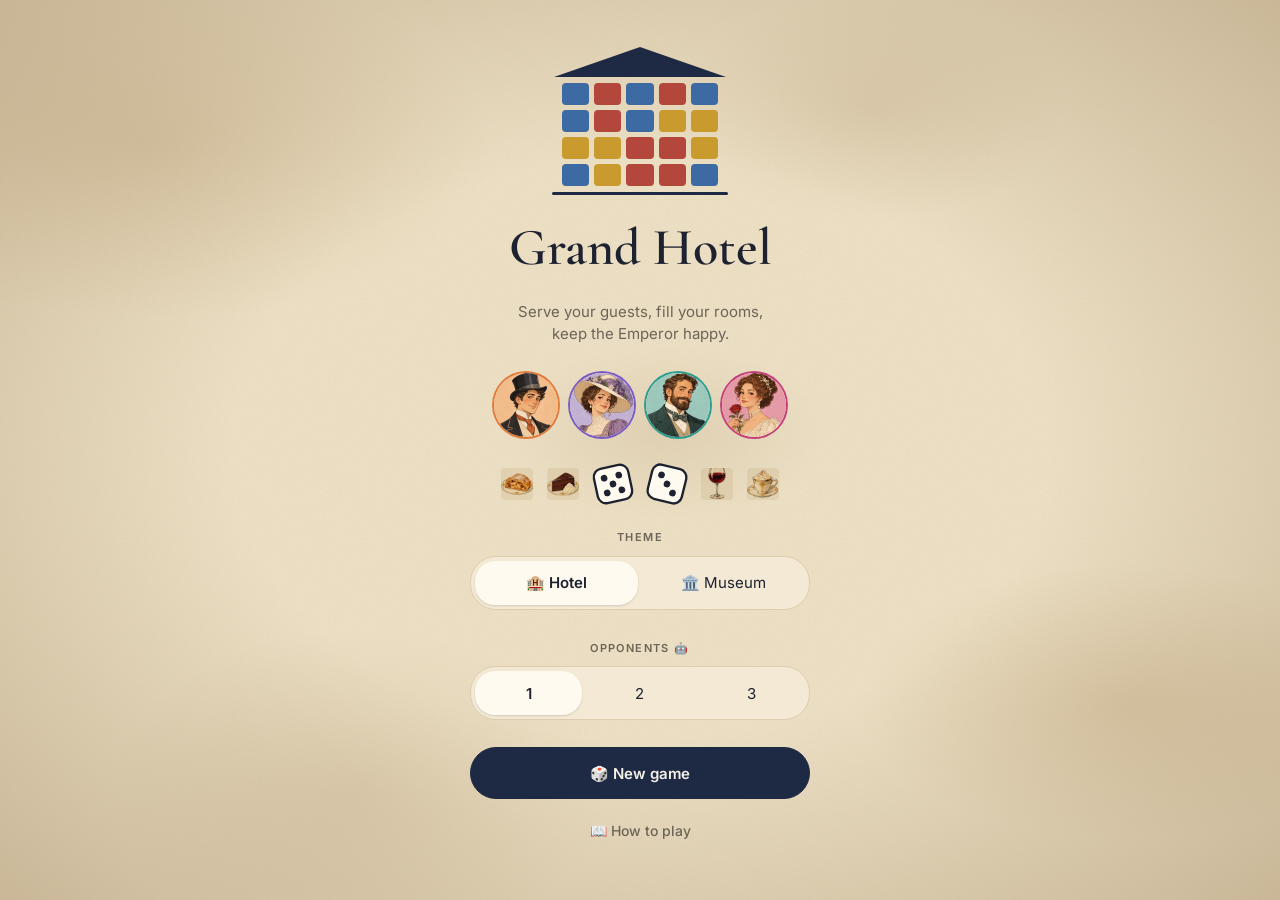
==== commit b5796613: "Add museum theme as a switch on the start screen The start screen gets a Hotel / Museum switch (reme" ====
--- a/index.html
+++ b/index.html
@@ -3,8 +3,15 @@
 <head>
   <meta charset="utf-8">
   <meta name="viewport" content="width=device-width, initial-scale=1, viewport-fit=cover">
-  <meta name="theme-color" content="#f6f1e8">
+  <meta name="theme-color" content="#eee2c7">
   <meta name="apple-mobile-web-app-capable" content="yes">
+  <meta name="mobile-web-app-capable" content="yes">
+  <meta name="apple-mobile-web-app-title" content="Grand Hotel">
+  <meta name="apple-mobile-web-app-status-bar-style" content="default">
+  <link rel="manifest" href="manifest.webmanifest">
+  <link rel="icon" type="image/png" sizes="32x32" href="icons/favicon-32.png">
+  <link rel="icon" type="image/png" sizes="192x192" href="icons/icon-192.png">
+  <link rel="apple-touch-icon" href="icons/apple-touch-icon.png">
   <title>Grand Hotel</title>
   <link rel="preconnect" href="https://fonts.googleapis.com">
   <link rel="preconnect" href="https://fonts.gstatic.com" crossorigin>
@@ -17,6 +24,8 @@
   <div id="peek" class="peek" hidden aria-hidden="true"></div>
   <script src="js/data.js"></script>
   <script src="js/art.js"></script>
+  <script src="js/art-museum.js"></script>
+  <script src="js/theme.js"></script>
   <script src="js/engine.js"></script>
   <script src="js/bot.js"></script>
   <script src="js/ui.js"></script>
--- a/style.css
+++ b/style.css
@@ -580,3 +580,11 @@
 .sheet .sc-pic { height: 100%; aspect-ratio: 1; flex: none; border-radius: 10px; min-height: 0; font-size: 36px; }
 .sheet .sc-b { padding: 0; }
 .sheet .sc-b p { -webkit-line-clamp: 2; }
+
+/* ---------- museum theme: oxblood accent; two theme switches on the start screen ---------- */
+html.theme-museum { --accent: #6b1f2b; --accent-ink: #f6efe2; --accent-soft: #e2c3b8; }
+@media (prefers-color-scheme: dark) { html.theme-museum:not([data-theme="light"]) { --accent: #e2c27a; --accent-ink: #14161d; --accent-soft: #5b513a; } }
+html.theme-museum[data-theme="dark"] { --accent: #e2c27a; --accent-ink: #14161d; --accent-soft: #5b513a; }
+.theme-seg { grid-template-columns: 1fr 1fr; margin-bottom: 4px; }
+/* museum materials are small paintings with their own backgrounds, so they are not blended into the card */
+html.theme-museum .ic { mix-blend-mode: normal; border-radius: 6px; }
